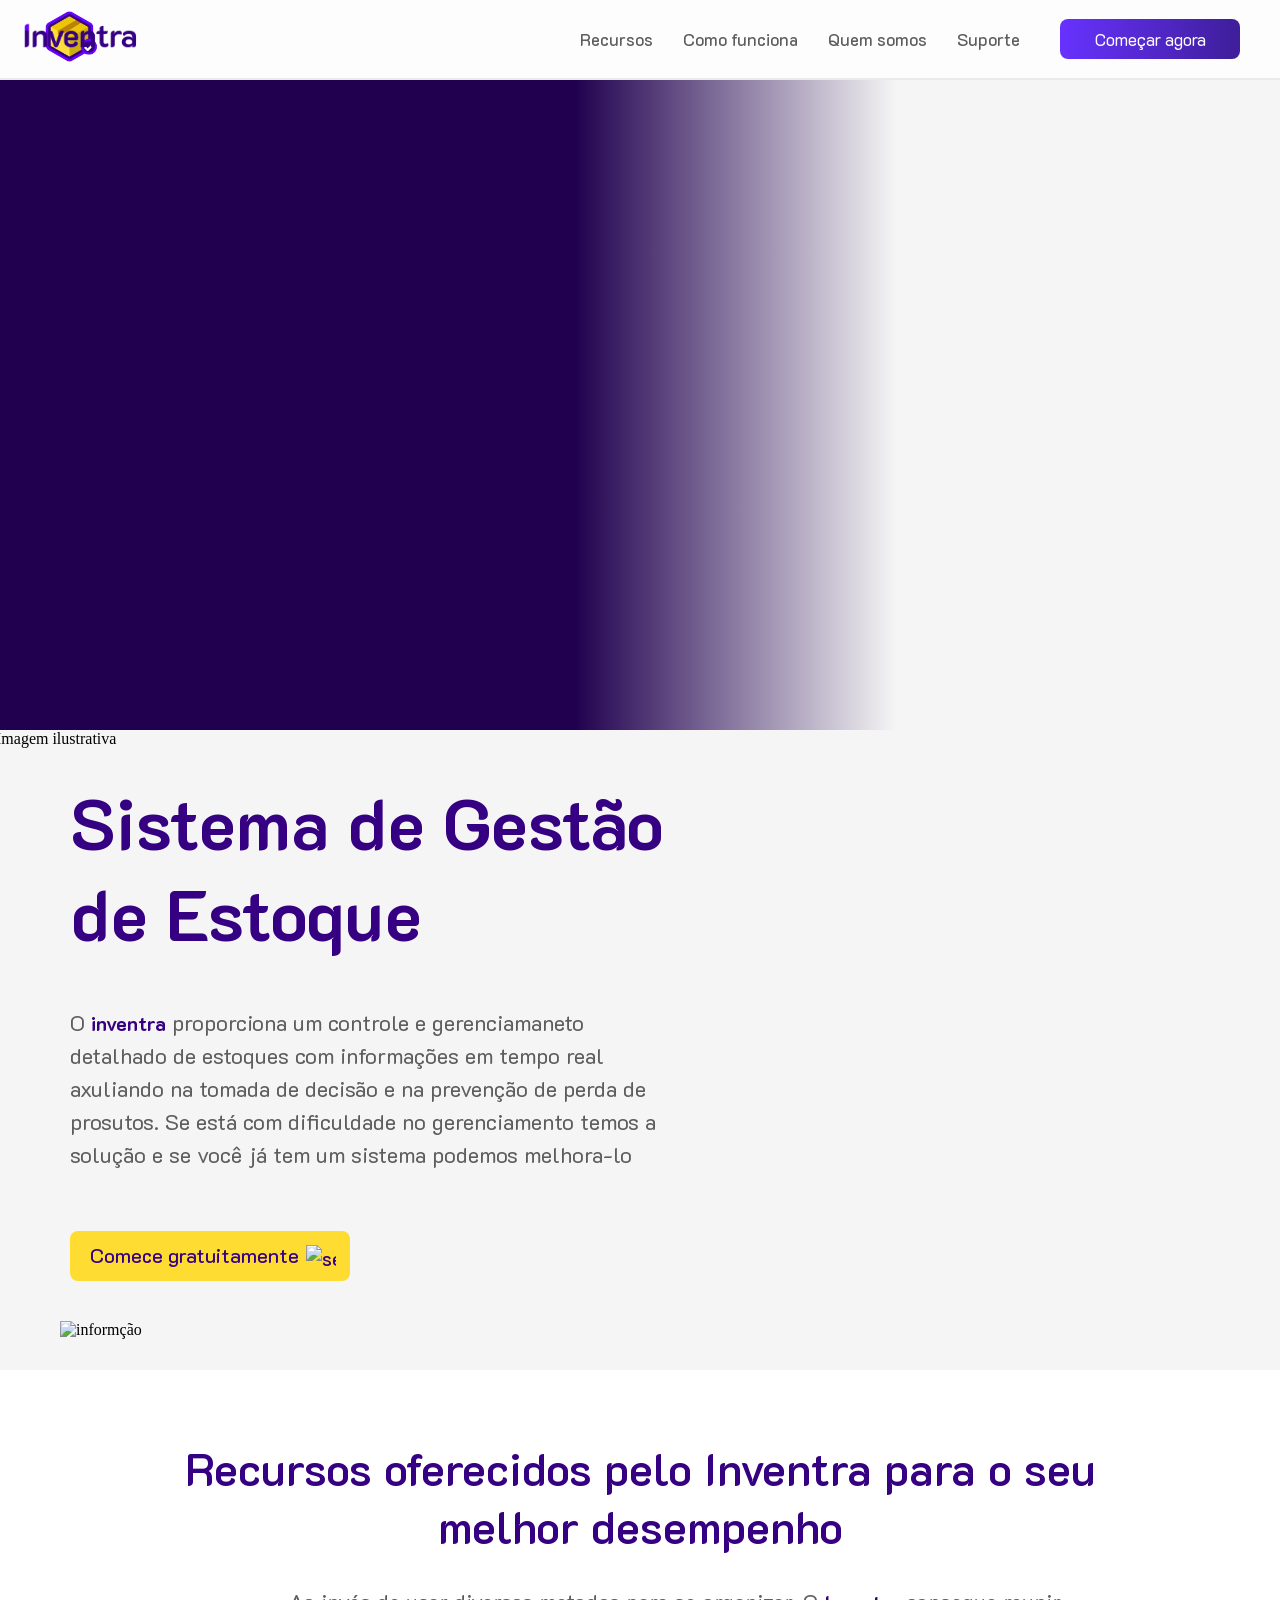
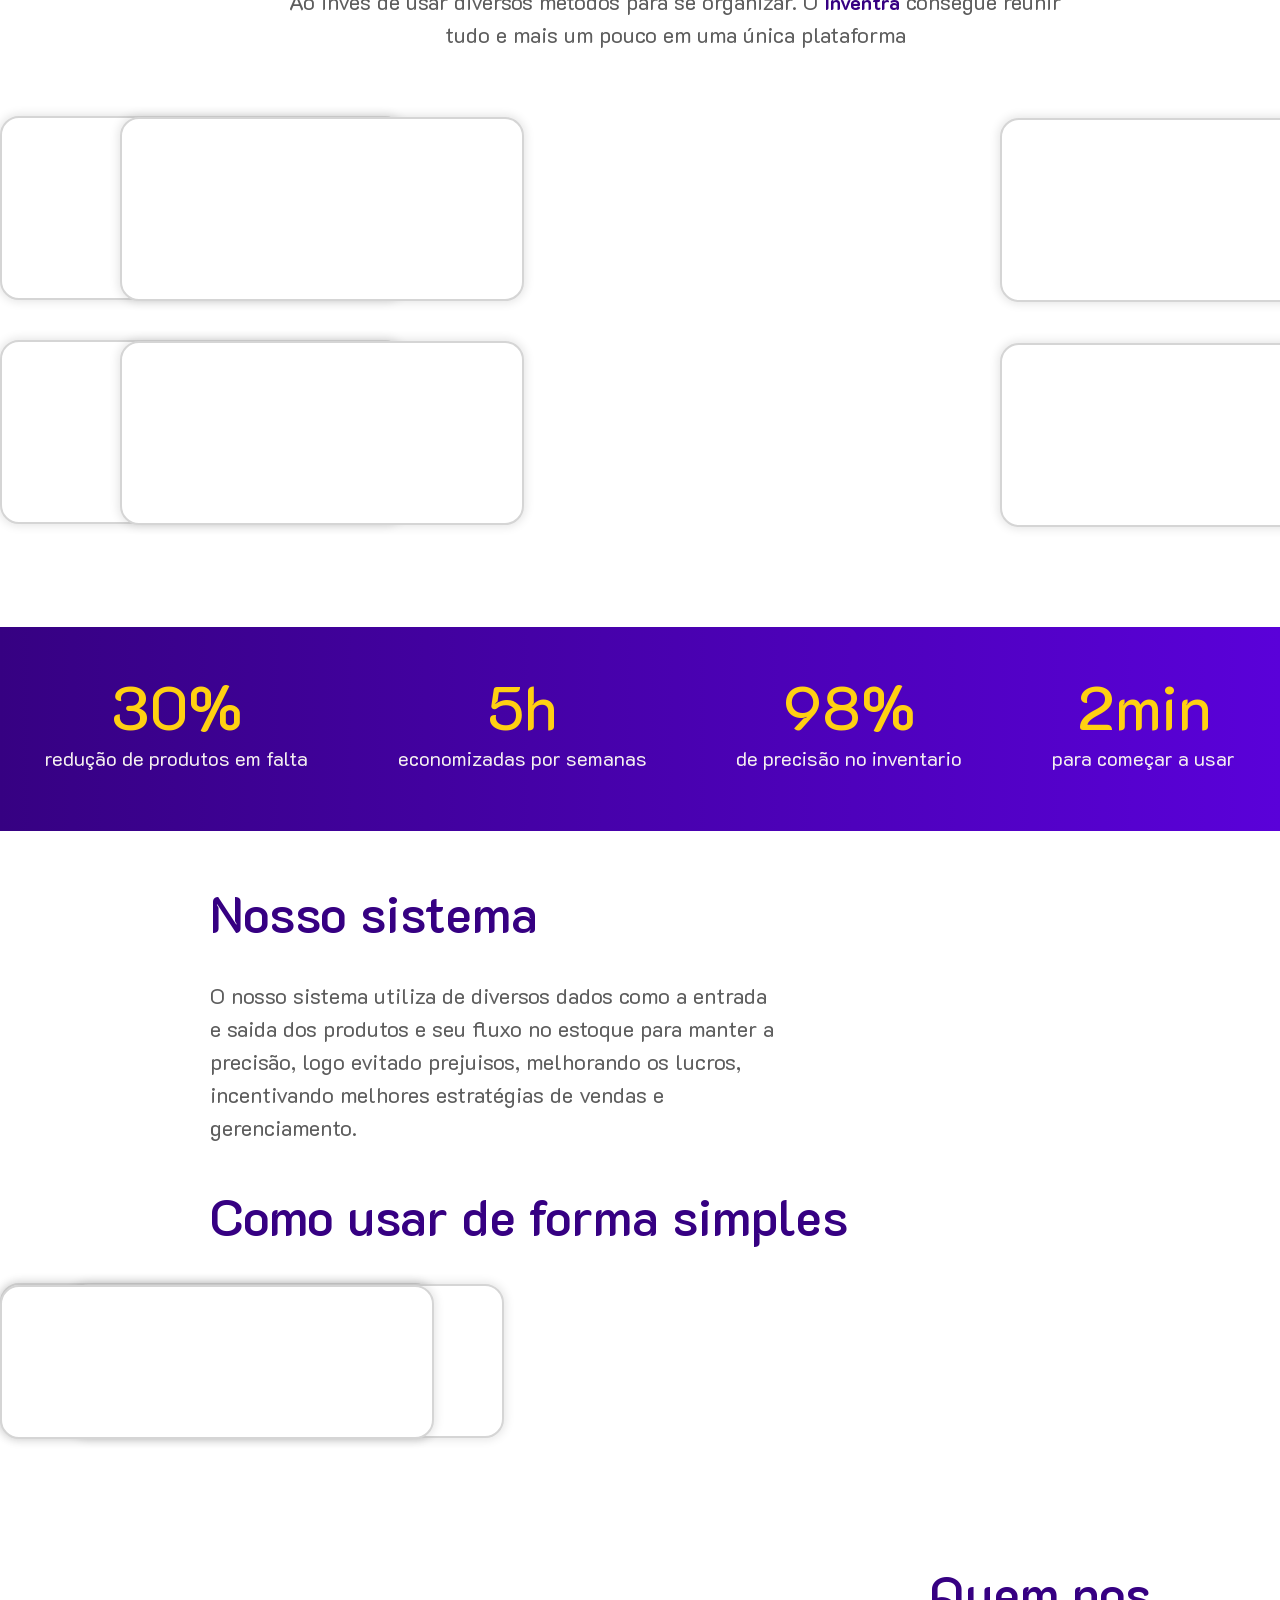
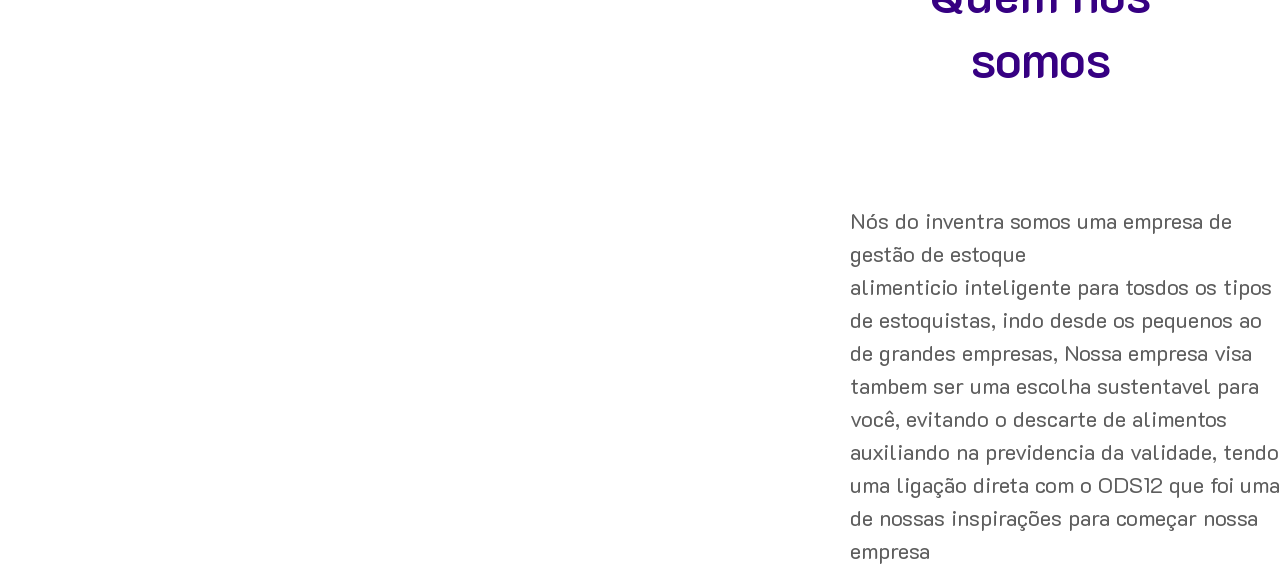
==== landing_1.html @ ad760bd2 "Adiciona página HTML e CSS" ====
<!DOCTYPE html>
<html lang="pt-br">
<head>
    <meta charset="UTF-8">
    <meta name="viewport" content="width=device-width, initial-scale=1.0">
    <title>Inventra</title>

    <link rel="icon" type="Image/png" href="Logo PNG.png">
    <link rel="stylesheet" href="style1.css">

    <style>
    @import url('https://fonts.googleapis.com/css2?family=K2D:ital,wght@0,100;0,200;0,300;0,400;0,500;0,600;0,700;0,800;1,100;1,200;1,300;1,400;1,500;1,600;1,700;1,800&display=swap');
    </style>

</head>
<body>
    <header>
        <div class="logo">
            <img src="Logo PNG.png" alt="Logo Inventra">
        </div>

        <div class="nomeLogo">
            <img src="Nome Logo PNG.png" alt="Logo Nome Inventra">
        </div>

        <nav class="menu">
            <a href="#">Recursos</a>
            <a href="#">Como funciona</a>
            <a href="#">Quem somos</a>
            <a href="#">Suporte</a>
        </nav>

        <button class="botHeader">
            Começar agora
        </button>
    </header>

    <div class="foto1">
        <img src="gestao-de-estoque-o-que-e-e-qual-a-importancia-para-a-sua-empresa1727465862-g 1.png" alt="Moça de gestão">
    </div>

    <div class="bloco1"></div>

    <div>
        <h1 class="titulo">Sistema de Gestão
            <br> de Estoque</h1>
    </div>

    <div class="imagemBLoco1">
        <img src="Group 65727.svg" alt="Imagem ilustrativa">
    </div>

    <div>
        <h2 class="texto1">
            O <span class="inventraTexto">inventra</span> proporciona um controle e gerenciamaneto <br> detalhado de estoques com informações em tempo real <br> axuliando na tomada de decisão e na prevenção de perda de <br> prosutos. Se está com dificuldade no gerenciamento temos a <br> solução e se você já tem um sistema podemos melhora-lo
        </h2>
    </div>

    <button class="comeceGratuitamente">
        Comece gratuitamente
        <img src="Captura de tela 2026-09-23 092659.png" alt="setinha botão">
    </button>

    <div class="info1">
        <img src="Captura de tela 2026-09-23 142952.png" alt="informção">
    </div>

    <div class="bloco2"></div>

    <h1 class="texto2">Recursos oferecidos pelo Inventra para o seu <br>
    melhor desempenho</h1>

    <div>
        <h2 class="texto3">
            Ao invés de usar diversos metodos para se organizar. O <span class="inventraTexto">Inventra</span> consegue reunir <br> tudo e mais um pouco em uma única plataforma
        </h2>
    </div>

    <div class="retang1"></div>

    <div class="retang2"></div>

    <div class="retang3"></div>

    <div class="retang4"></div>

    <div class="retang5"></div>

    <div class="retang6"></div>

    <section class="BigNumbers">
        <div class="number">
            <span>30%</span>
            <p>redução de produtos em falta</p>
        </div>

        <div class="number">
            <span>5h</span>
            <p>economizadas por semanas</p>
        </div>

        <div class="number">
            <span>98%</span>
            <p>de precisão no inventario</p>
        </div>

        <div class="number">
            <span>2min</span>
            <p>para começar a usar</p>
        </div>
    </section>

    <div>
        <img class="imagem4" src="build-estoque.png" alt="">
    </div>

    <h1 class="texto4">
        Nosso sistema
    </h1>

    <h2 class="texto5">
        O nosso sistema utiliza de diversos dados como a entrada <br> e saida dos produtos e seu fluxo no estoque para manter a <br> precisão, logo evitado prejuisos, melhorando os lucros, <br> incentivando melhores estratégias de vendas e <br> gerenciamento.
    </h2>

    <h1 class="texto6">
        Como usar de forma simples
    </h1>

    <div class="b1"></div>
    
    <div class="b2"></div>

    <div class="b3"></div>

    <div class="bloco4">
        <img class="imagemGrupo" src="grupo1.svg" alt="imagem do nosso grupo">

        <h1 class="texto7">
        Quem nos somos

        <h2 class="texto8">
        Nós do inventra somos uma empresa de gestão de estoque <br>
        alimenticio inteligente para tosdos os tipos <br> de estoquistas, indo desde os pequenos ao de grandes empresas, 
        Nossa empresa visa tambem ser uma escolha sustentavel para você, evitando o descarte de alimentos auxiliando na previdencia da validade, tendo uma ligação direta com o ODS12 que foi uma de nossas inspirações para começar nossa empresa 
        </h2>
    </h1>
    </div>

</body>
</html>
---- style1.css ----
body {
    margin: 0;
    padding-top: 80px;
    background-color: #F5F5F5;

    overflow-x: hidden;
}

/* HEADER */
header {
    position: fixed;
    top: 0;
    left: 0;

    width: 100%;
    height: 80px;
    box-sizing: border-box;

    display: flex;
    align-items: center;
    justify-content: space-between;

    padding: 0 40px;

    background-color: #FDFDFD;
    border-bottom: 2px solid #eaeaea;
    z-index: 1000;
}

/* LOGO */
.logo img {
    width: 60px;
    height: auto;
}

/* NOME DA LOGO */
.nomeLogo img {
    width: 120px;
    height: auto;
    margin-left: -120px;
}

/* MENU */
.menu {
    display: flex;
    align-items: center;
    gap: 30px;

    margin-left: 400px;
}

.menu a {
    white-space: nowrap;

    font-size: 17px;
    font-weight: 500;
    font-family: 'K2D', sans-serif;

    color: #5D5D5D;
    text-decoration: none;

}

/* BOTÃO DO HEADER */
.botHeader {
    border: none;
    border-radius: 8px;

    background: linear-gradient(to right, #6732FF, #3E1E99);
    color: white;

    width: 180px;
    height: 40px;

    font-size: 17px;
    font-family: 'K2D', sans-serif;
}

.foto1 img{
    width: 950px;
    height: auto;
    position: absolute;

    margin-left: 650px;
    margin-top: -74px;
    
}


/* PRIMEIRO BLOCO */
.bloco1 {
    width: 100%;
    height: 650px;
    position: relative;

    background: linear-gradient(to right, #21014F 45%, transparent 70%);
}

.imagemBLoco1 img {
    width: 1300px;
    height: auto;
    position: absolute;
    z-index: -1;

    right: 0;
    margin-top: -276px;

    
}

.titulo {
    font-family: 'K2D', sans-serif;
    font-size: 70px;
    color: #360082;

    margin-left: 70px;
}

.texto1 {
    font-family: 'K2D', sans-serif;
    font-size: 20px;
    color: #5D5D5D;
    font-size: 22px;
    font-weight: 400;
    line-height: 1.5;

    margin-left: 70px;
}

.inventraTexto {
    font-family: 'K2D', sans-serif;
    font-size: 70px;
    color: #360082;
    font-size: 20px;
    font-weight: 400;
    line-height: 1.5;

    font-weight: bold;

}

.comeceGratuitamente {
    font-family: 'K2D', sans-serif;
    display: flex;
    white-space: nowrap;
    align-items: center;
    border: none;
    width: 280px;
    height: 50px;
    font-weight: 500;
    border-radius: 8px;
    font-size: 20px;
    background-color: #FFDC32;
    color: #360082;

    margin-top: 60px;
    margin-left: 70px;
    padding-right: 40px;
    padding-bottom: 2px;
    padding-left: 20px;
}

.comeceGratuitamente img {
    width: 30px;
    margin-top: 5px;
    margin-left: 7px;
}

.info1 img {
    width: 550px;
    margin-top: 40px;
    margin-left: 60px;
}

.bloco2 {
    width: 100%;
    height: 1900px;
    background-color: #FFFFFF;
    position: absolute;
    z-index: 1;

    margin-top: 31px;
}

.texto2 {
    font-family: 'K2D', sans-serif;
    color: #360082;
    font-size: 45px;
    font-weight: 600;
    position: relative;
    z-index: 2;

    margin-top: 100px;
    text-align: center;
}

.texto3 {
    font-family: 'K2D', sans-serif;
    font-size: 20px;
    color: #5D5D5D;
    font-size: 22px;
    font-weight: 400;
    line-height: 1.5;

    margin-left: 70px;
    text-align: center;

    position: relative;
    z-index: 2;
}

.retang1 {
    width: 400px;
    height: 180px;
    background-color: #ffffff;
    display: flex;
    justify-self: center;

    align-content: center;
    position: relative;
    z-index: 2;

    border-radius: 19px;
    border: 2px solid #D5D5D5;
    box-shadow: 0px 0px 10px 2px rgba(0, 0, 0, 0.1);

    margin-top: 65px;
}

.retang2 {
    width: 400px;
    height: 180px;
    background-color: #ffffff;
    display: flex;
    justify-self: center;

    align-content: center;
    position: relative;
    z-index: 2;

    border-radius: 19px;
    border: 2px solid #D5D5D5;
    box-shadow: 0px 0px 10px 2px rgba(0, 0, 0, 0.1);

    margin-top: 40px;
}

.retang3 {
    width: 400px;
    height: 180px;
    background-color: #ffffff;
    display: flex;
    justify-self: left;

    align-content: center;
    position: relative;
    z-index: 2;

    border-radius: 19px;
    border: 2px solid #D5D5D5;
    box-shadow: 0px 0px 10px 2px rgba(0, 0, 0, 0.1);

    margin-top: -407px;
    margin-left: 120px;

}

.retang4 {
    width: 400px;
    height: 180px;
    background-color: #ffffff;
    display: flex;
    justify-self: left;

    align-content: center;
    position: relative;
    z-index: 2;

    border-radius: 19px;
    border: 2px solid #D5D5D5;
    box-shadow: 0px 0px 10px 2px rgba(0, 0, 0, 0.1);

    margin-top: 40px;
    margin-left: 120px;

}

.retang5 {
    width: 400px;
    height: 180px;
    background-color: #ffffff;
    display: flex;
    justify-self: left;

    align-content: center;
    position: relative;
    z-index: 2;

    border-radius: 19px;
    border: 2px solid #D5D5D5;
    box-shadow: 0px 0px 10px 2px rgba(0, 0, 0, 0.1);

    margin-top: -407px;
    margin-left: 1000px;

}

.retang6 {
    width: 400px;
    height: 180px;
    background-color: #ffffff;
    display: flex;
    justify-self: left;

    align-content: center;
    position: relative;
    z-index: 2;

    border-radius: 19px;
    border: 2px solid #D5D5D5;
    box-shadow: 0px 0px 10px 2px rgba(0, 0, 0, 0.1);

    margin-top: 41px;
    margin-left: 1000px;
}



.BigNumbers {
    width: 100%;
    display: flex;
    justify-content: space-around;
    align-items: center;
    position: relative;
    gap: 0px;

    background: linear-gradient(to right, #360182, #5A01D9);

    padding: 40px 0;
    margin-top: 100px;

    z-index: 2;
}

.number {
    text-align: center;
}

.number span {
    font-family: 'K2D', sans-serif;
    font-size: 60px;
    font-weight: 500;
    color: #FFD012
}

.number p {
    font-family: 'K2D', sans-serif;
    font-size: 20px;
    color: #F5F0F0;

    margin-top: 0px;
}

.imagem4 {
    width: 600px;
    height: auto;
    position: absolute;
    z-index: 2;

    right: 0;
}

.texto4 {
    font-family: 'K2D', sans-serif;
    color: #360082;
    font-size: 50px;
    font-weight: 600;
    position: relative;
    z-index: 2;

    margin-top: 50px;
    margin-left: 210px;

}

.texto5 {
    font-family: 'K2D', sans-serif;
    color: #5D5D5D;
    font-size: 22px;
    font-weight: 400;
    line-height: 1.5;
    position: relative;
    z-index: 2;

    margin-left: 210px;
}

.texto6 {
    font-family: 'K2D', sans-serif;
    color: #360082;
    font-size: 50px;
    font-weight: 600;
    position: relative;
    z-index: 2;

    margin-top: 40px;
    margin-left: 210px;
}

.b1 {
    width: 430px;
    height: 150px;
    background-color: #ffffff;
    display: flex;
    justify-self: center;

    align-content: center;
    position: relative;
    z-index: 2;

    border-radius: 19px;
    border: 2px solid #D5D5D5;
    box-shadow: 0px 0px 10px 2px rgba(0, 0, 0, 0.1);

    margin-top: px;
}

.b2 {
    width: 430px;
    height: 150px;
    background-color: #ffffff;
    display: flex;
    justify-self: left;

    align-content: center;
    position: relative;
    z-index: 2;

    border-radius: 19px;
    border: 2px solid #D5D5D5;
    box-shadow: 0px 0px 10px 2px rgba(0, 0, 0, 0.1);

    margin-top: -153px;
    margin-left: 70px;
}

.b3 {   
    width: 430px;
    height: 150px;
    background-color: #ffffff;
    display: flex;
    justify-self: right;

    align-content: center;
    position: relative;
    z-index: 2;

    border-radius: 19px;
    border: 2px solid #D5D5D5;
    box-shadow: 0px 0px 10px 2px rgba(0, 0, 0, 0.1);

    margin-top: -153px;
    margin-right: 70px;
}

.bloco4 {
    width: 100%;
    height: 700px;
    position: relative;
    margin-top: 42px;

    background-color: #ffffff;
    z-index: 1;
}

.imagemGrupo {
    width: 900px;
    height: auto;
    display: block;
    margin-top: -139.7px;
    left: 0;

    position: absolute;
    z-index: 2;
}

.texto7 {
    font-family: 'K2D', sans-serif;
    color: #360082;
    font-size: 50px;
    font-weight: 600;
    position: relative;
    text-align: center;
    z-index: 2;

    padding: 80px;
    margin-left: 800px;
}

.texto8 {
    font-family: 'K2D', sans-serif;
    color: #5D5D5D;
    font-size: 22px;
    font-weight: 400;
    line-height: 1.5;
    position: relative;
    z-index: 2;

    margin-left: 850px;
}
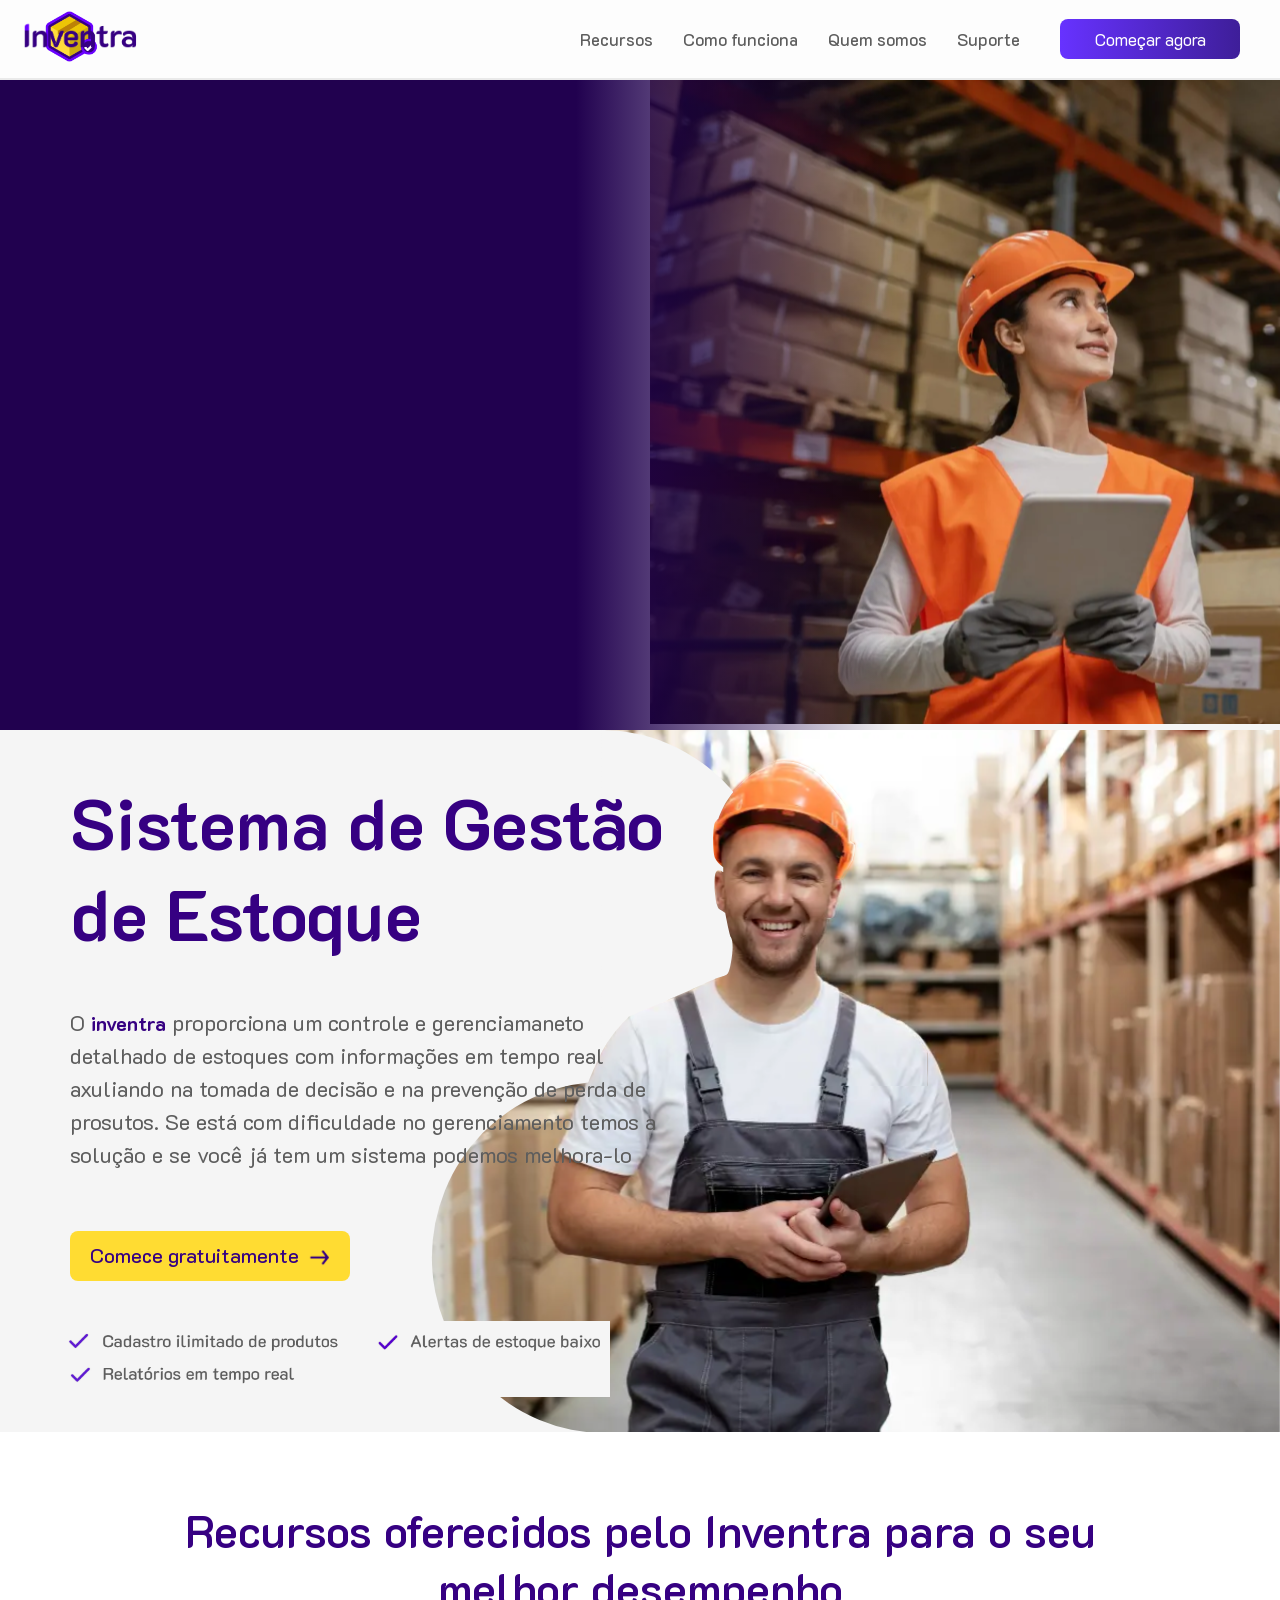
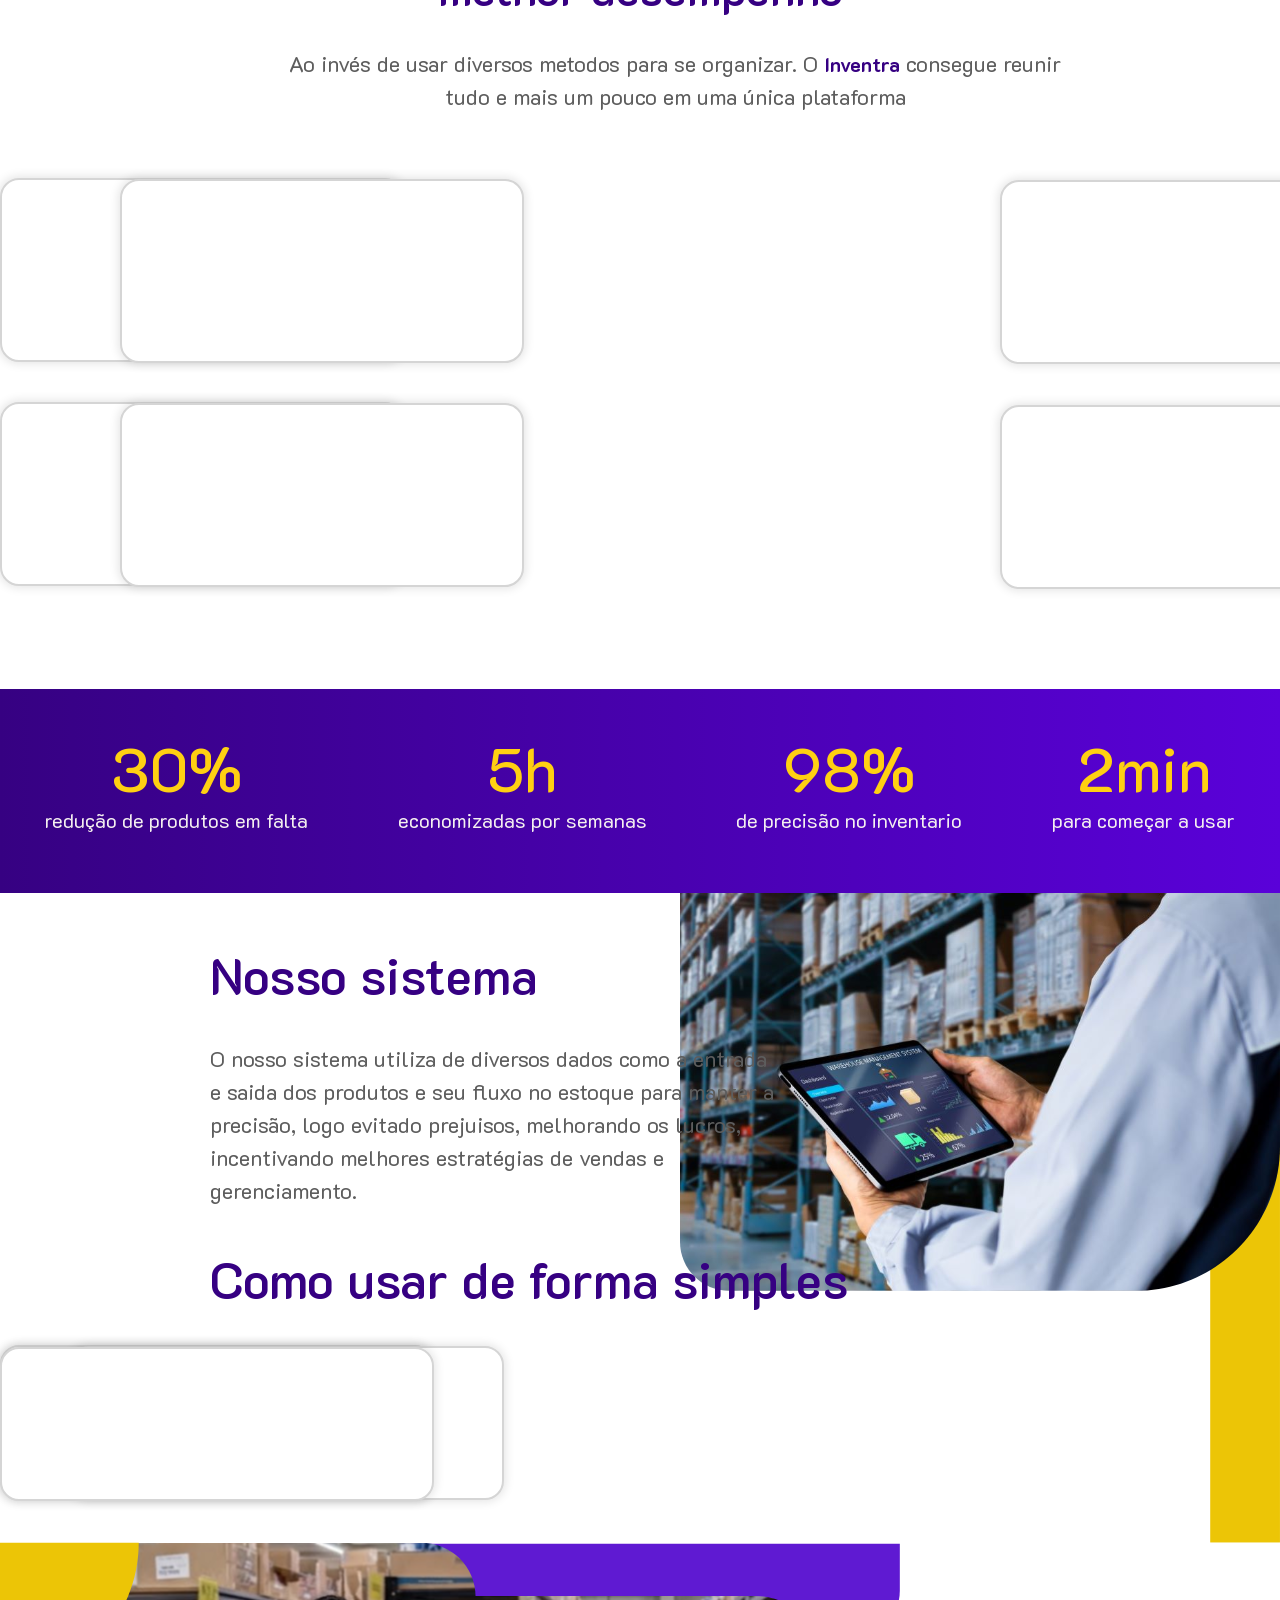
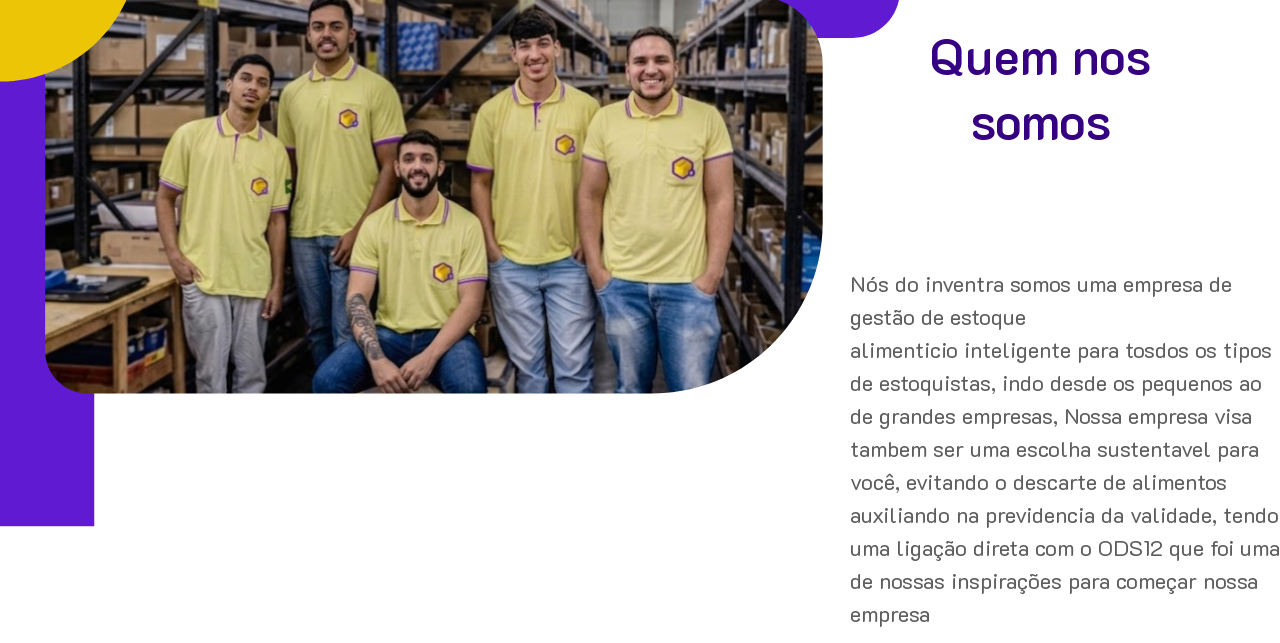
==== commit da21a49d: "Adicionando Fotos e Imagens para a página" ====
--- a/landing_1.html
+++ b/landing_1.html
@@ -5,7 +5,7 @@
     <meta name="viewport" content="width=device-width, initial-scale=1.0">
     <title>Inventra</title>
 
-    <link rel="icon" type="Image/png" href="Logo PNG.png">
+    <link rel="icon" type="Image/png" href="imagotipo.png">
     <link rel="stylesheet" href="style1.css">
 
     <style>
@@ -15,12 +15,12 @@
 </head>
 <body>
     <header>
-        <div class="logo">
-            <img src="Logo PNG.png" alt="Logo Inventra">
+        <div class="imagotipo">
+            <img src="imagotipo.png" alt="Imagotipo Caixa Inventra">
         </div>
 
-        <div class="nomeLogo">
-            <img src="Nome Logo PNG.png" alt="Logo Nome Inventra">
+        <div class="logotipo">
+            <img src="logotipo.png" alt="Logotipo Nome Inventra">
         </div>
 
         <nav class="menu">
@@ -36,7 +36,7 @@
     </header>
 
     <div class="foto1">
-        <img src="gestao-de-estoque-o-que-e-e-qual-a-importancia-para-a-sua-empresa1727465862-g 1.png" alt="Moça de gestão">
+        <img src="carrossel1.svg" alt="Gestora de estoque">
     </div>
 
     <div class="bloco1"></div>
@@ -47,7 +47,7 @@
     </div>
 
     <div class="imagemBLoco1">
-        <img src="Group 65727.svg" alt="Imagem ilustrativa">
+        <img src="foto1.svg" alt="Imagem ilustrativa">
     </div>
 
     <div>
@@ -58,11 +58,11 @@
 
     <button class="comeceGratuitamente">
         Comece gratuitamente
-        <img src="Captura de tela 2026-09-23 092659.png" alt="setinha botão">
+        <img src="seta_botao.png" alt="setinha botão comece Gratuitamente">
     </button>
 
     <div class="info1">
-        <img src="Captura de tela 2026-09-23 142952.png" alt="informção">
+        <img src="informacoes.png" alt="informção">
     </div>
 
     <div class="bloco2"></div>
@@ -111,7 +111,7 @@
     </section>
 
     <div>
-        <img class="imagem4" src="build-estoque.png" alt="">
+        <img class="imagem4" src="foto2.svg" alt="Foto ilustrativa de uma pessoa usando o sistema">
     </div>
 
     <h1 class="texto4">
@@ -133,7 +133,7 @@
     <div class="b3"></div>
 
     <div class="bloco4">
-        <img class="imagemGrupo" src="grupo1.svg" alt="imagem do nosso grupo">
+        <img class="imagemGrupo" src="foto3.svg" alt="imagem do nosso grupo">
 
         <h1 class="texto7">
         Quem nos somos
--- a/style1.css
+++ b/style1.css
@@ -28,13 +28,13 @@
 }
 
 /* LOGO */
-.logo img {
+.imagotipo img {
     width: 60px;
     height: auto;
 }
 
 /* NOME DA LOGO */
-.nomeLogo img {
+.logotipo img {
     width: 120px;
     height: auto;
     margin-left: -120px;
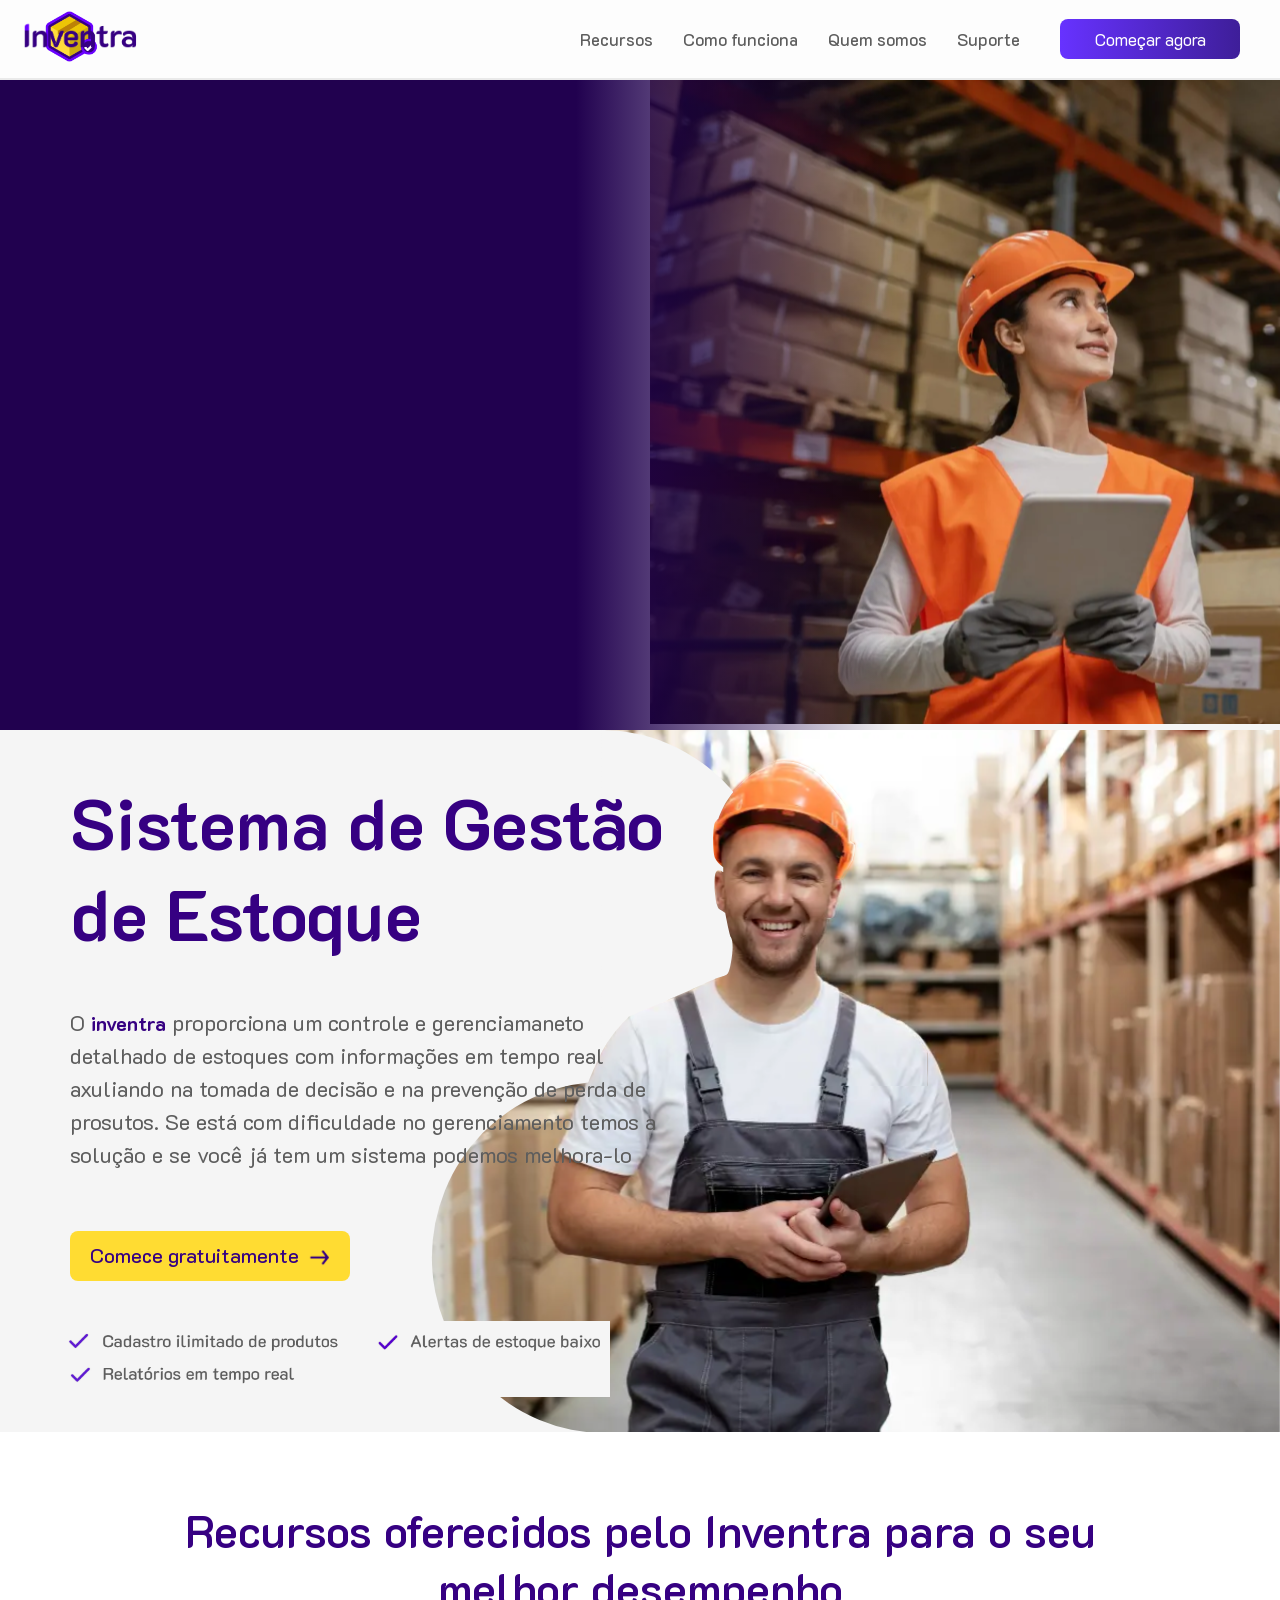
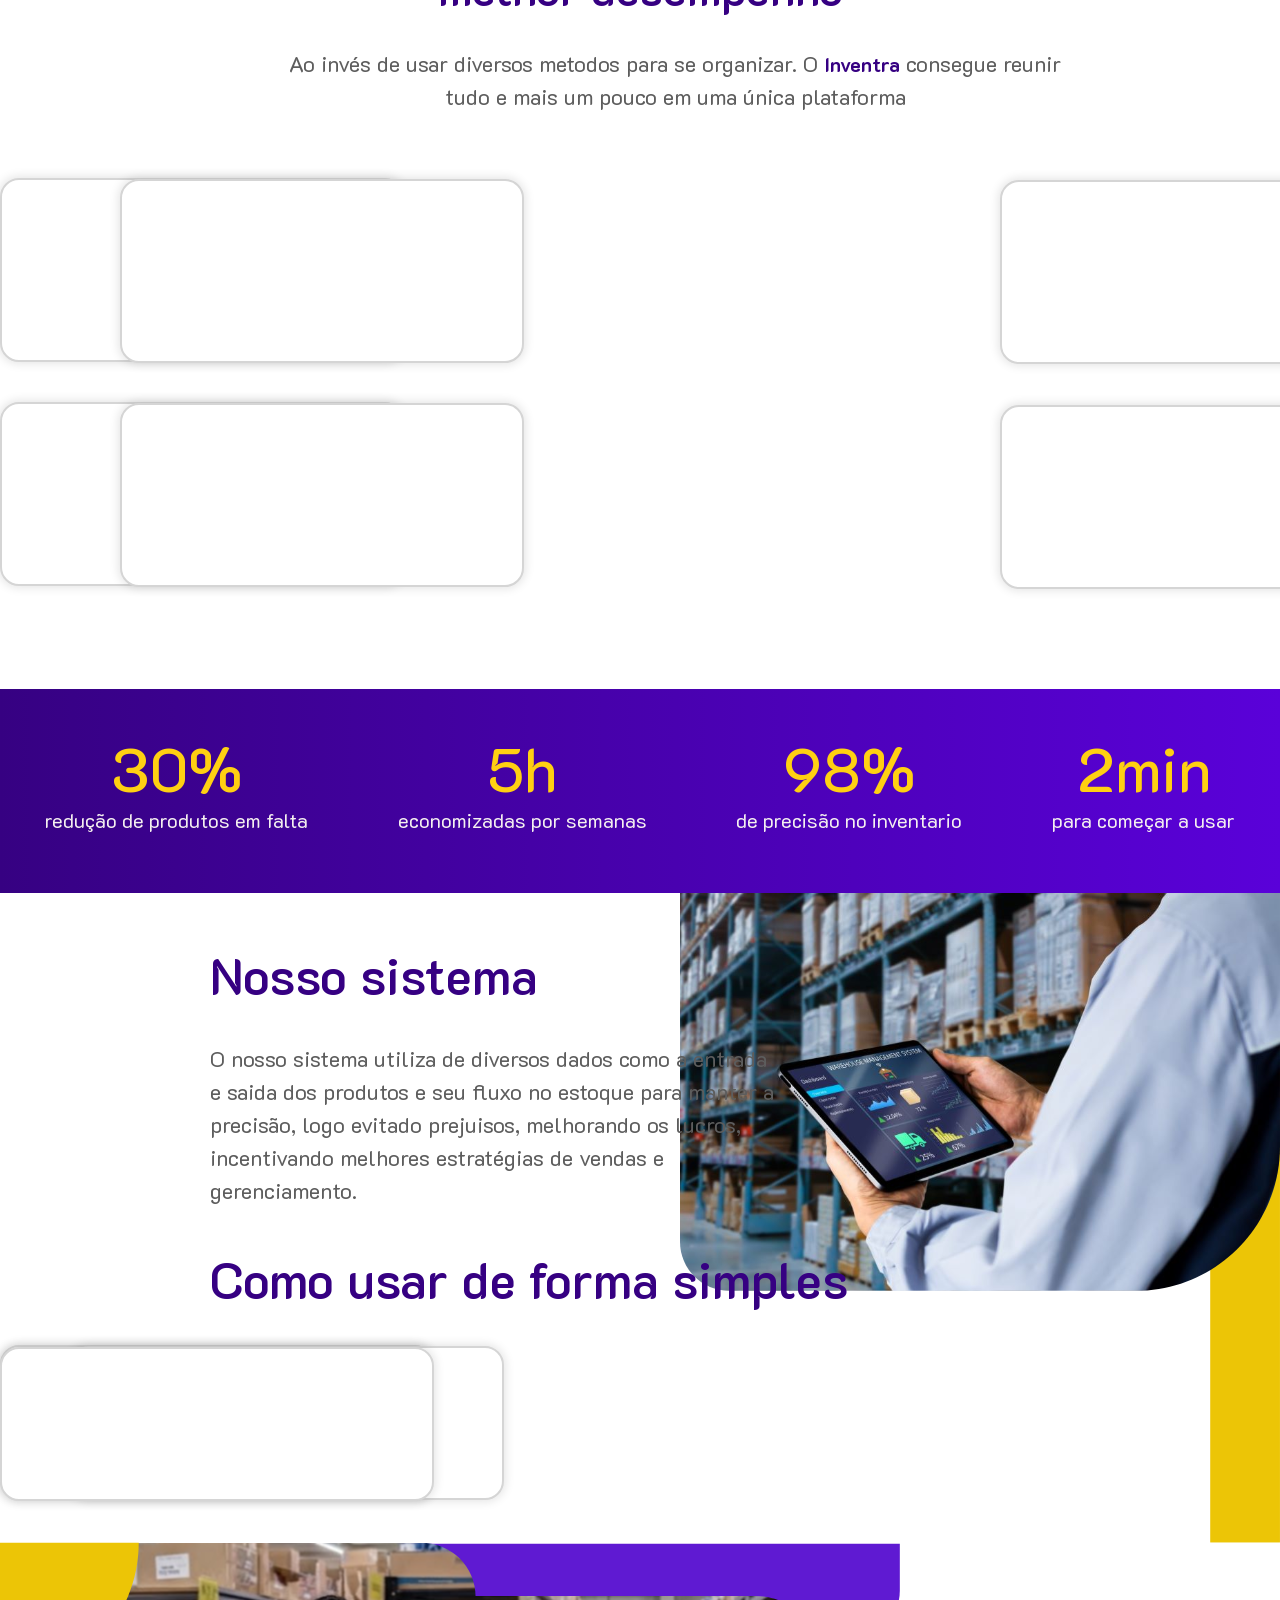
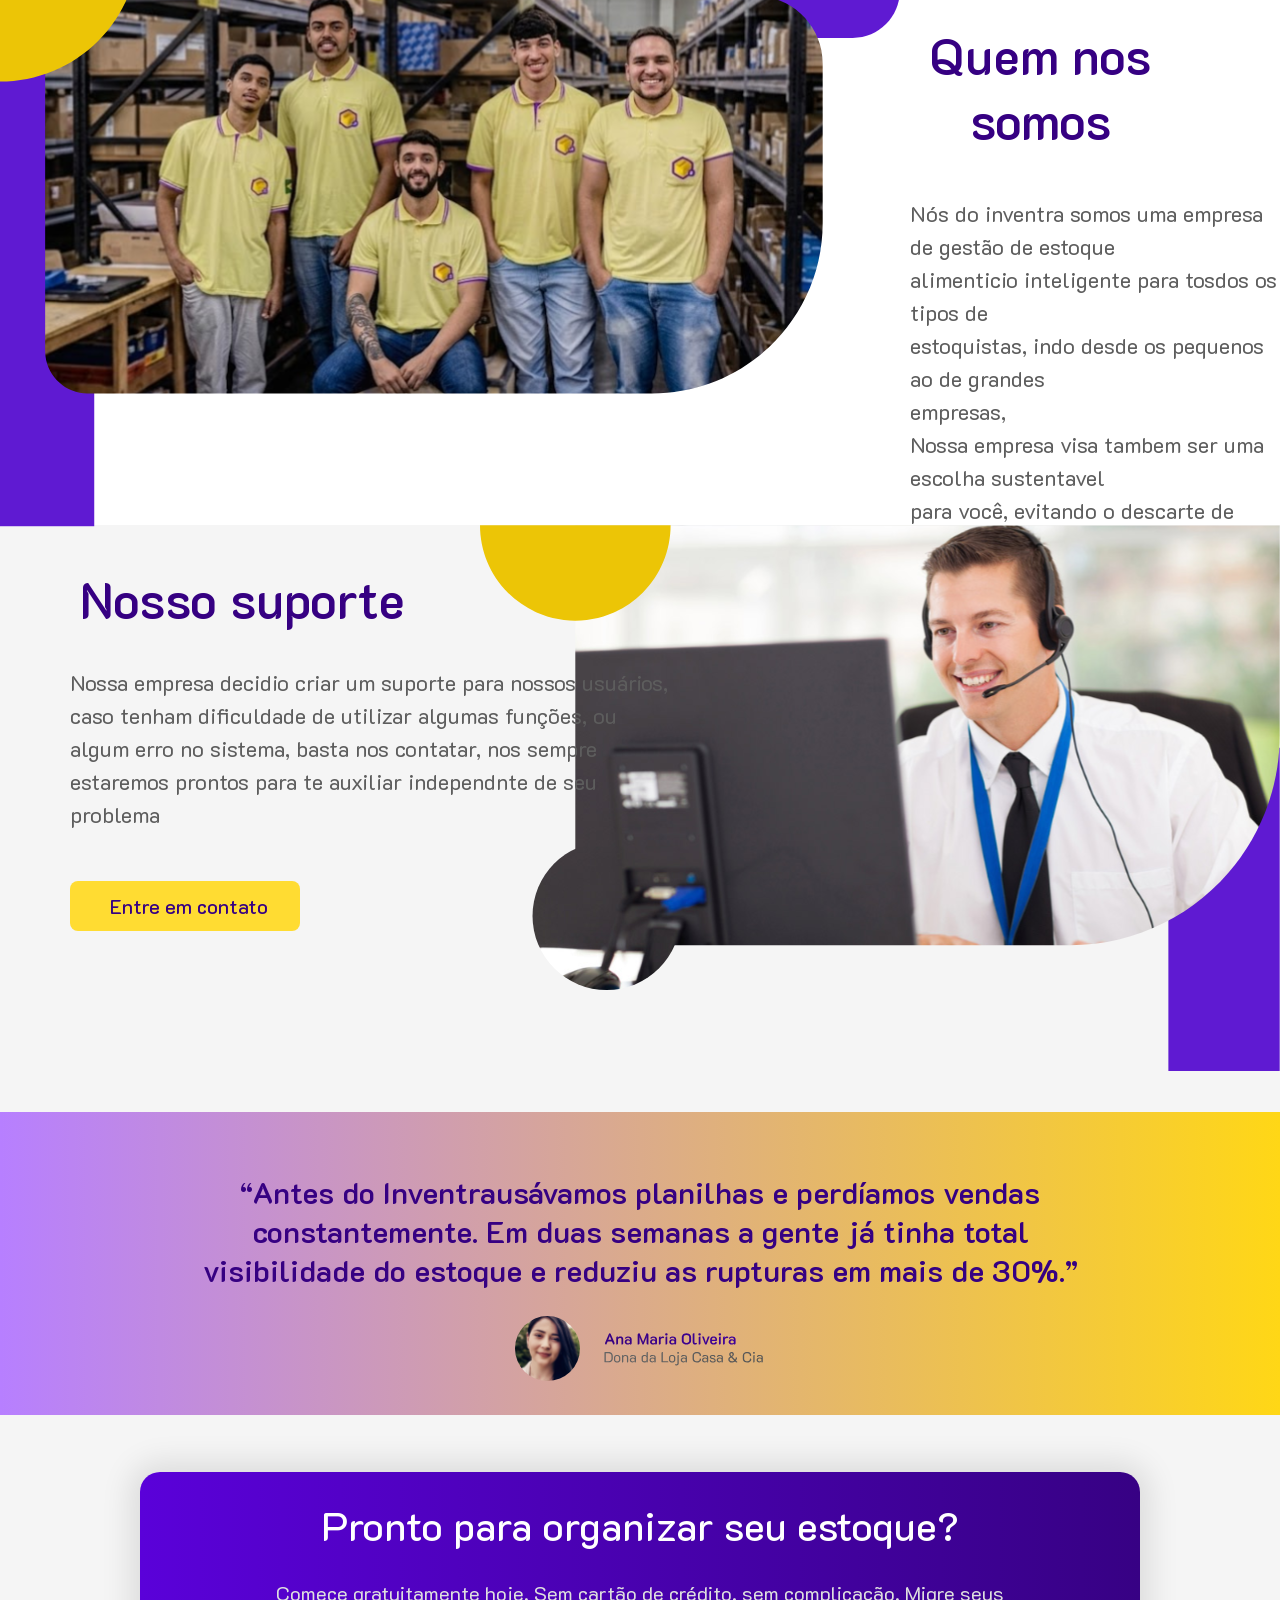
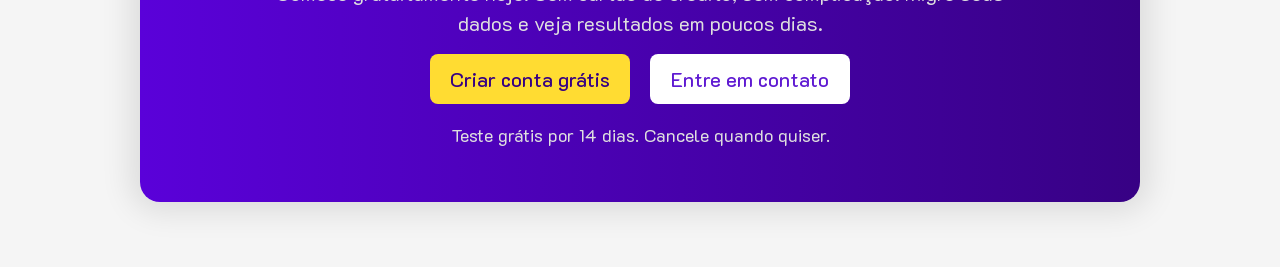
==== commit 698300d9: "Adicionando blocos faltantes da página" ====
--- a/landing_1.html
+++ b/landing_1.html
@@ -137,14 +137,68 @@
 
         <h1 class="texto7">
         Quem nos somos
+        </h1>
 
         <h2 class="texto8">
         Nós do inventra somos uma empresa de gestão de estoque <br>
-        alimenticio inteligente para tosdos os tipos <br> de estoquistas, indo desde os pequenos ao de grandes empresas, 
-        Nossa empresa visa tambem ser uma escolha sustentavel para você, evitando o descarte de alimentos auxiliando na previdencia da validade, tendo uma ligação direta com o ODS12 que foi uma de nossas inspirações para começar nossa empresa 
-        </h2>
-    </h1>
-    </div>
-
+        alimenticio inteligente para tosdos os tipos de <br>
+        estoquistas, indo desde os pequenos ao de grandes <br>
+        empresas, <br>
+        Nossa empresa visa tambem ser uma escolha sustentavel <br>
+        para você, evitando o descarte de alimentos auxiliando na <br>
+        previdencia da validade, tendo uma ligação direta com o <br>
+        ODS12 que foi uma de nossas inspirações para começar <br>
+        nossa empresa 
+        </h2>
+    </div>
+
+    <div class="bloco5">
+        <img class="imagem5" src="foto4.svg" alt="Foto ilustrativa de uma pessoa no atendimento ao cliente">
+
+        <h1 class="texto9">
+            Nosso suporte
+        </h1>
+        
+        <h2 class="texto10">
+            Nossa empresa decidio criar um suporte para nossos usuários, <br>
+            caso tenham dificuldade de utilizar algumas funções, ou <br>
+            algum erro no sistema, basta nos contatar, nos sempre <br>
+            estaremos prontos para te auxiliar independnte de seu <br>
+            problema
+        </h2>
+
+        <button class="entreEmContato">
+            Entre em contato
+        </button>
+    </div>
+
+    <div class="bloco6">
+        <h1 class="texto11">
+            “Antes do Inventrausávamos planilhas e perdíamos vendas <br>
+            constantemente. Em duas semanas a gente já tinha total <br>
+            visibilidade do estoque e reduziu as rupturas em mais de 30%.”
+        </h1>
+
+        <img class="imagem6" src="elemento_Casa&Cia.svg" alt="loja casa e cia">
+    </div>
+
+    <div class="bloco7">
+        <div class="card1">
+            <h1 class="cardTit">Pronto para organizar seu estoque?</h1>
+
+            <h2 class="cardSubt">Comece gratuitamente hoje. Sem cartão de crédito, sem complicação. Migre seus <br>
+                dados e veja resultados em poucos dias.</h2>
+
+            <div class="Botoes">
+                <button class="cardBot1">Criar conta grátis</button>
+            
+                <button class="cardBot2">Entre em contato</button>
+            </div>
+
+            <h3 class="cardSub2">
+                Teste grátis por 14 dias. Cancele quando quiser.
+            </h3>
+        </div>
+    </div>
 </body>
 </html>
--- a/style1.css
+++ b/style1.css
@@ -465,7 +465,7 @@
 
 .bloco4 {
     width: 100%;
-    height: 700px;
+    height: 582px;
     position: relative;
     margin-top: 42px;
 
@@ -506,5 +506,196 @@
     position: relative;
     z-index: 2;
 
-    margin-left: 850px;
+    margin-left: 910px;
+    margin-top: -70px;
+}
+
+.bloco5 {
+    width: 100%;
+    height: 503px;
+    position: relative;
+    margin-top: 42px;
+
+    background-color: #F5F5F5;
+    z-index: 1;
+}
+
+.imagem5 {
+    width: 800px;
+    height: auto;
+    
+    right: 0;
+    margin-top: -137px;
+
+    position: absolute;
+}
+
+.texto9 {
+    font-family: 'K2D', sans-serif;
+    color: #360082;
+    font-size: 50px;
+    font-weight: 600;
+    position: relative;
+    z-index: 2;
+
+    padding-left: 80px;
+    left: 0;
+}
+
+.texto10 {
+    font-family: 'K2D', sans-serif;
+    color: #5D5D5D;
+    font-size: 22px;
+    font-weight: 400;
+    line-height: 1.5;
+    position: relative;
+    z-index: 2;
+
+    margin-left: 70px;
+}
+
+.entreEmContato {
+    font-family: 'K2D', sans-serif;
+    display: flex;
+    white-space: nowrap;
+    align-items: center;
+    border: none;
+    width: 230px;
+    height: 50px;
+    font-weight: 500;
+    border-radius: 8px;
+    font-size: 20px;
+    background-color: #FFDC32;
+    color: #360082;
+
+    z-index: 1;
+
+    margin-left: 70px;
+    margin-top: 50px;
+    padding: 20px 40px;
+}
+
+.bloco6 {
+    width: 100%;
+    height: 303px;
+    position: relative;
+    margin-top: 42px;
+    display: flex;
+    justify-content: center;
+    align-items: center;
+
+    background: linear-gradient(to right, #B77FFF, #FFD716);
+    z-index: 1;
+}
+
+.texto11 {
+    font-family: 'K2D', sans-serif;
+    color: #360082;
+    font-size: 30px;
+    font-weight: 600;
+    position: relative;
+    text-align: center;
+    z-index: 2;
+
+    margin-top: -45px;
+}
+
+.imagem6 {
+    width: 250px;
+    height: auto;
+
+    margin-top: 170px;
+
+    position: absolute;
+    z-index: 2;
+}
+
+.bloco7 {
+    width: 100%;
+    height: 410px;
+    position: relative;
+    margin-top: 42px;
+    display: flex;
+    justify-content: center;
+    align-items: center;
+
+    z-index: 1;
+}
+
+.card1 {
+    width: 1000px;
+    height: 330px;
+    background: linear-gradient(to left, #370184, #5A01D9);
+
+    margin-bottom: 50px;
+
+    border-radius: 20px;
+
+    box-shadow: 0px 0px 30px 10px rgba(0, 0, 0, 0.1);
+}
+
+.cardTit {
+    font-family: 'K2D', sans-serif;
+    color: #ffffff;
+    font-size: 40px;
+    font-weight: 500;
+    position: relative;
+    text-align: center;
+    z-index: 2;
+}
+
+.cardSubt {
+    font-family: 'K2D', sans-serif;
+    color: #DFDFDF;
+    font-size: 20px;
+    font-weight: 400;
+    line-height: 1.5;
+    text-align: center;
+    position: relative;
+    z-index: 2;
+}
+
+
+.Botoes {
+    display: flex;
+    justify-content: center;
+    align-items: center;
+    gap: 20px;
+}
+
+.cardBot1 {
+    font-family: 'K2D', sans-serif;
+    align-items: center;
+    border: none;
+    width: 200px;
+    height: 50px;
+    font-weight: 500;
+    border-radius: 8px;
+    font-size: 20px;
+    background-color: #FFDC32;
+    color: #360082;
+}
+
+.cardBot2 {
+    font-family: 'K2D', sans-serif;
+    align-items: center;
+    border: none;
+    width: 200px;
+    height: 50px;
+    font-weight: 500;
+    border-radius: 8px;
+    font-size: 20px;
+    background-color: #ffffff;
+    color: #5F1AD2;
+}
+
+.cardSub2 {
+    font-family: 'K2D', sans-serif;
+    color: #DFDFDF;
+    font-size: 18px;
+    font-weight: 400;
+    line-height: 1.5;
+    text-align: center;
+    position: relative;
+    z-index: 2;
 }
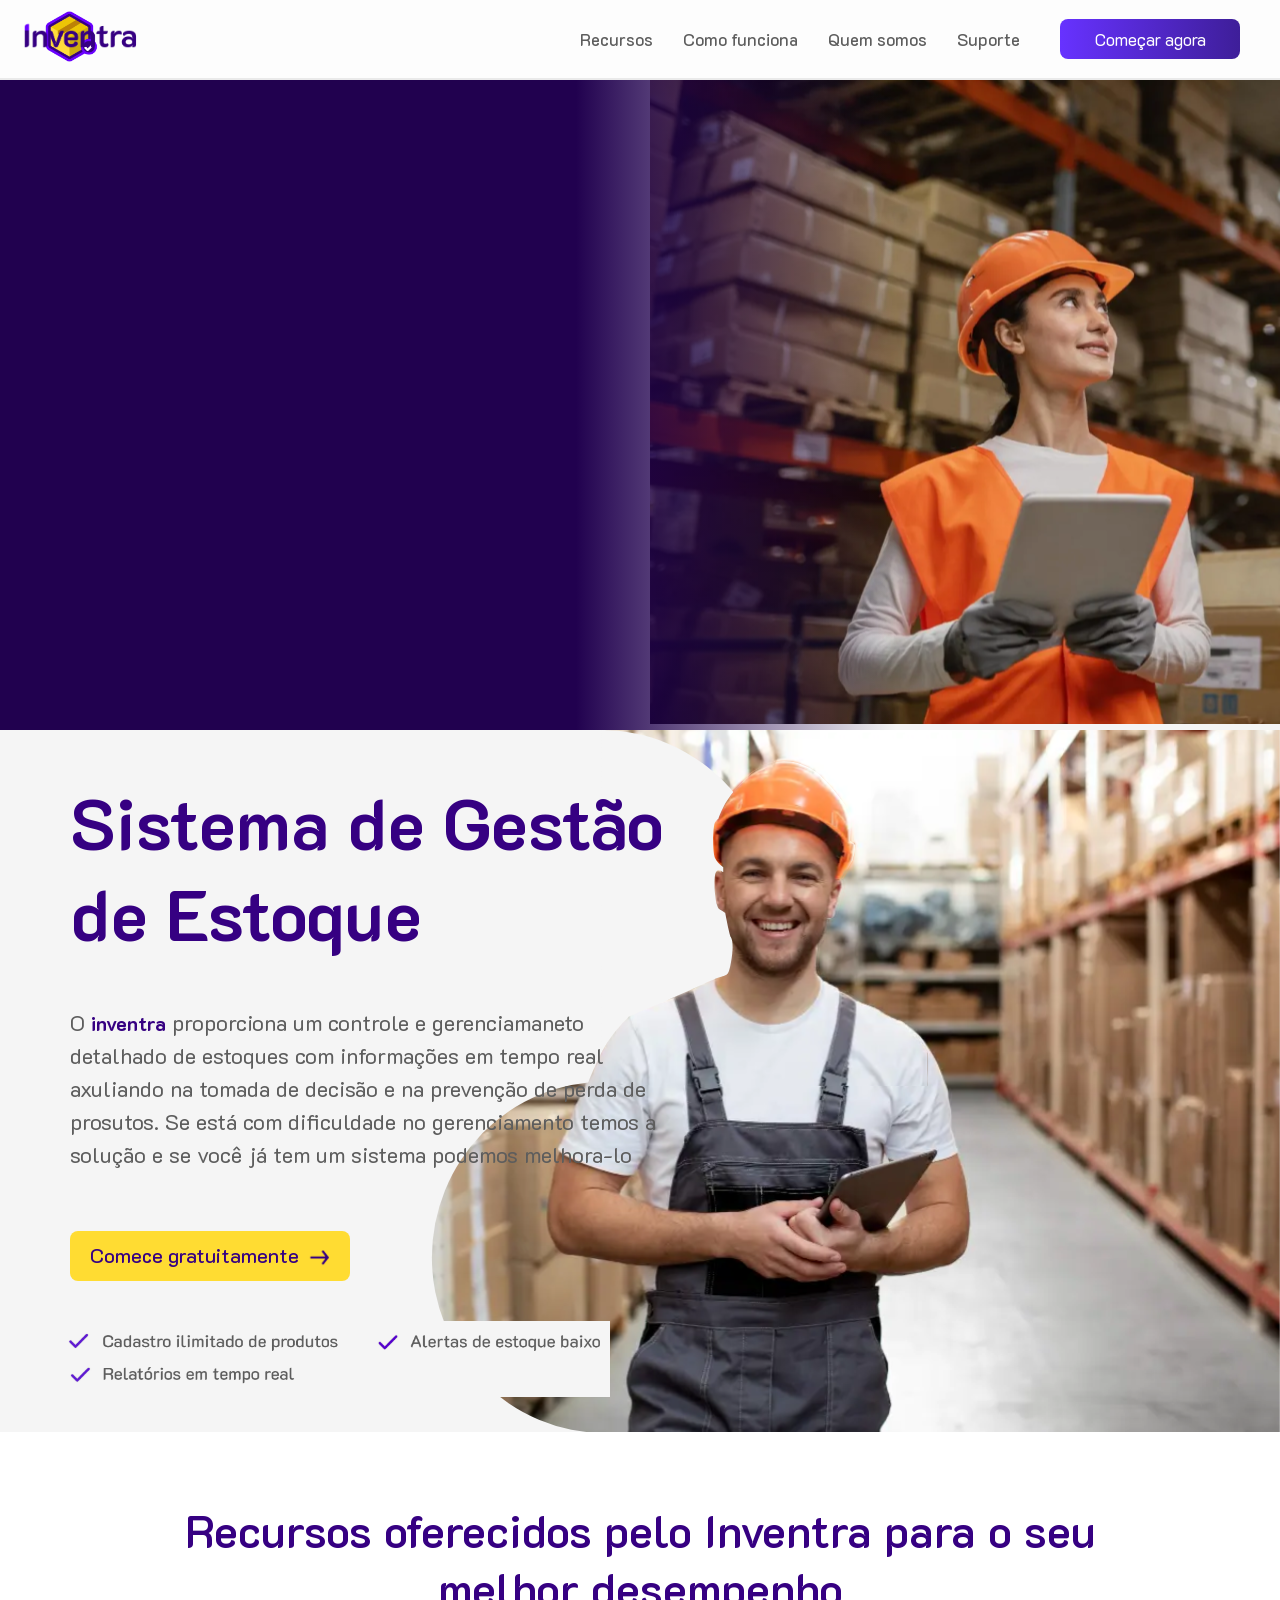
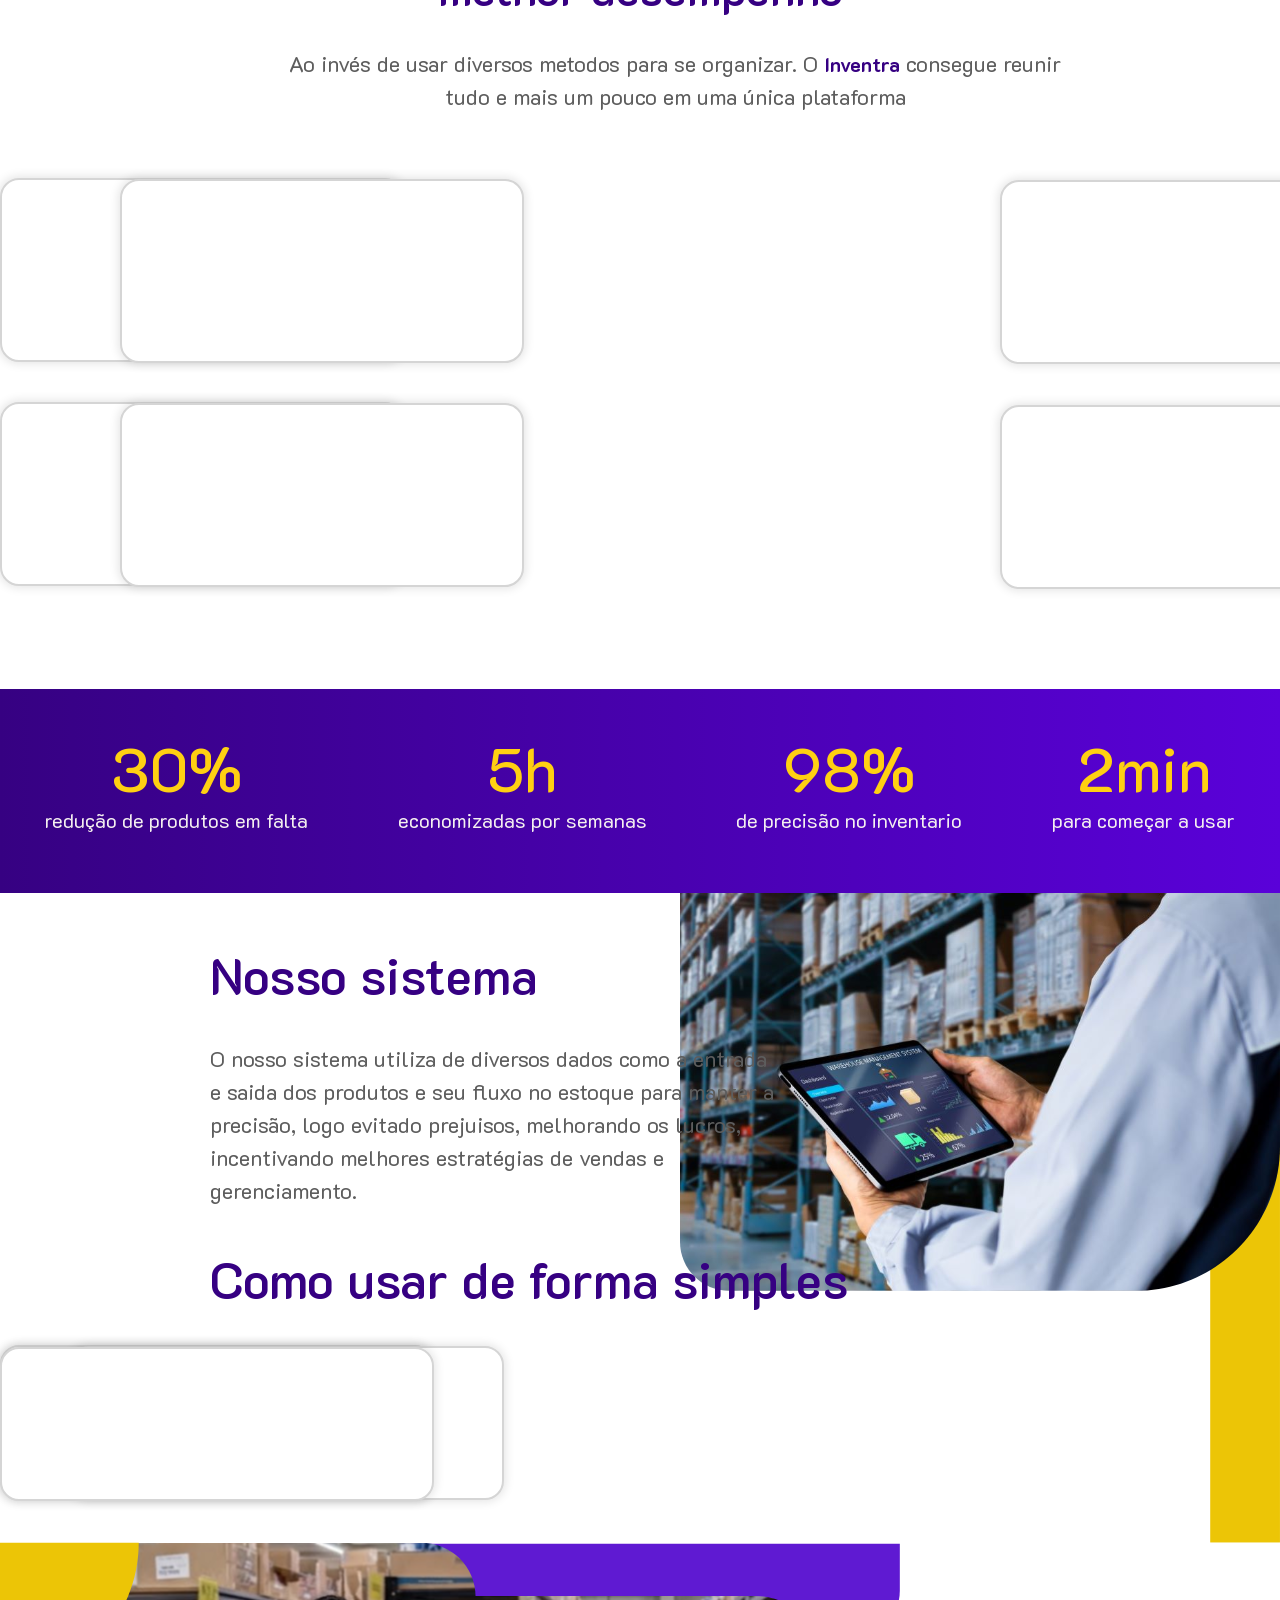
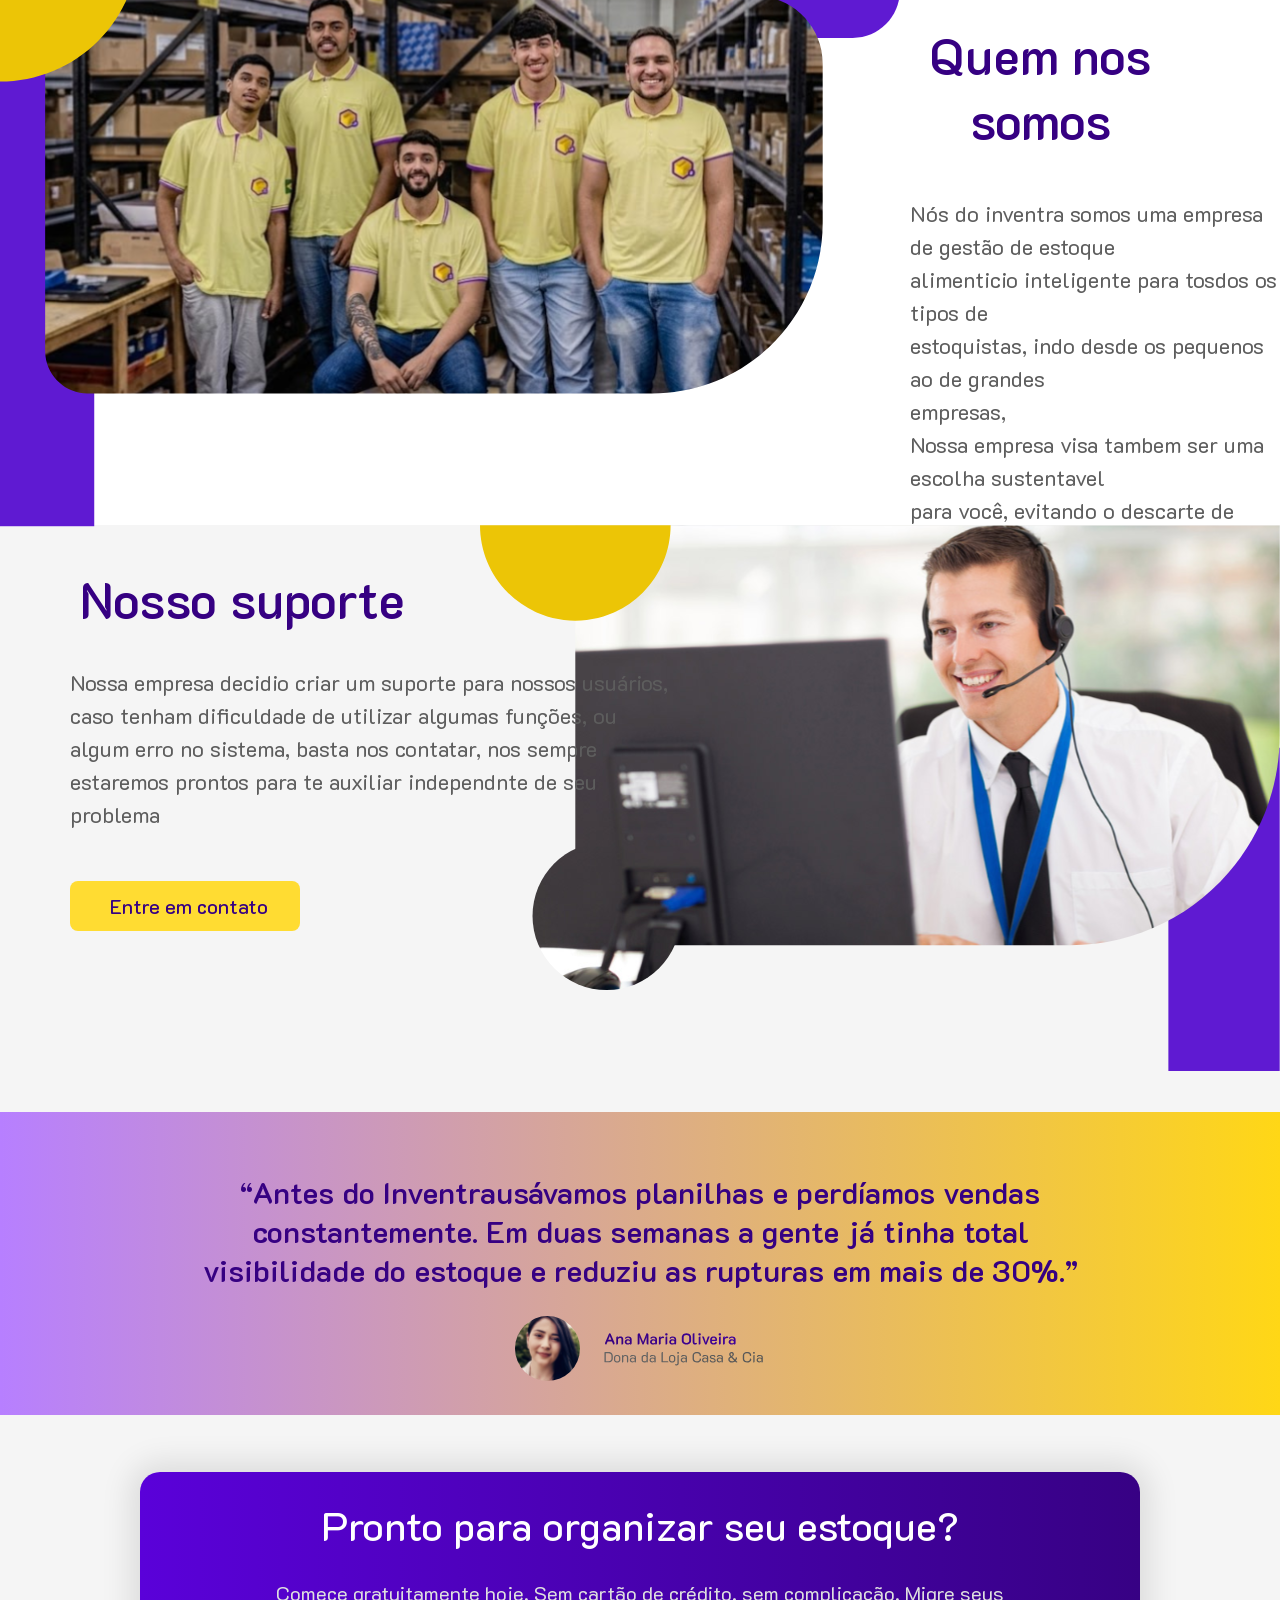
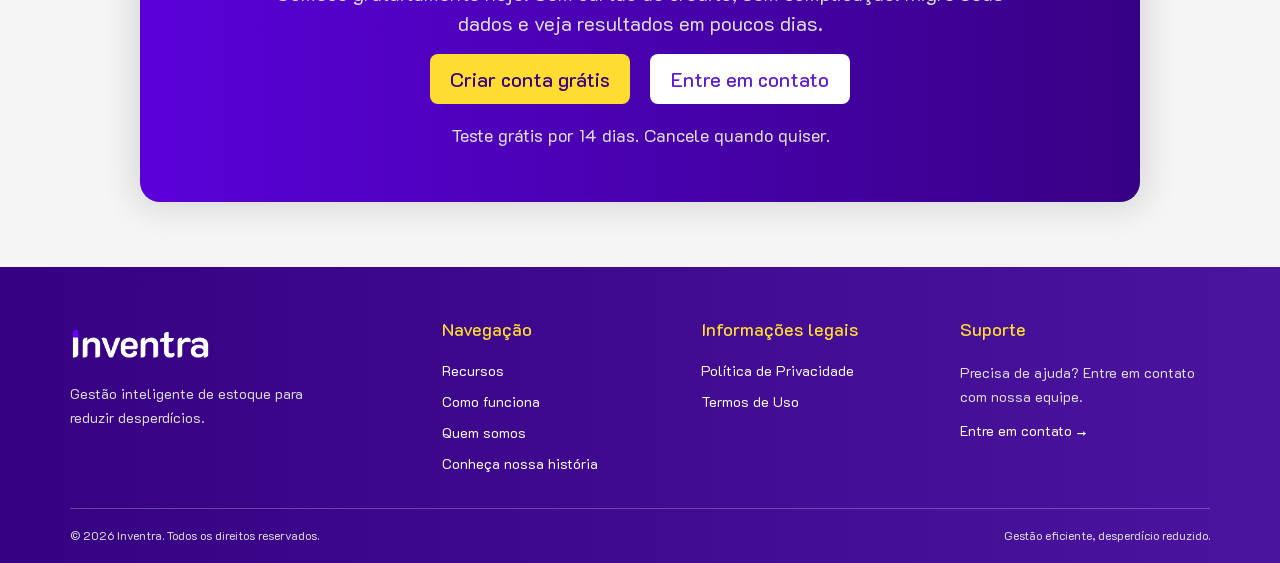
==== commit 39e5ac44: "adicionando footer" ====
--- a/landing_1.html
+++ b/landing_1.html
@@ -200,5 +200,42 @@
             </h3>
         </div>
     </div>
+
+    
+    <footer class="rodape">
+        <div class="rodapeConteudo">
+
+            <div class="rodapeLogo">
+                <img src="logotipoV2.png" alt="Logo Inventra">
+                <p>Gestão inteligente de estoque para reduzir desperdícios.</p>
+            </div>
+
+            <div class="rodapeColuna">
+                <h3>Navegação</h3>
+                <a href="#recursos">Recursos</a>
+                <a href="#como-funciona">Como funciona</a>
+                <a href="#quem-somos">Quem somos</a>
+                <a href="#nossa-historia">Conheça nossa história</a>
+            </div>
+
+            <div class="rodapeColuna">
+                <h3>Informações legais</h3>
+                <a href="privacidade.html">Política de Privacidade</a>
+                <a href="termos.html">Termos de Uso</a>
+            </div>
+
+            <div class="rodapeColuna">
+                <h3>Suporte</h3>
+                <p>Precisa de ajuda? Entre em contato com nossa equipe.</p>
+                <a href="#suporte">Entre em contato →</a>
+            </div>
+
+        </div>
+
+        <div class="rodapeInferior">
+            <p>© 2026 Inventra. Todos os direitos reservados.</p>
+            <p>Gestão eficiente, desperdício reduzido.</p>
+        </div>
+    </footer>
 </body>
 </html>
--- a/style1.css
+++ b/style1.css
@@ -698,4 +698,135 @@
     text-align: center;
     position: relative;
     z-index: 2;
+}
+
+
+.rodape {
+    width: 100%;
+    box-sizing: border-box;
+    padding: 50px 70px 20px;
+    background: linear-gradient(to right, #360182, #4A149F);
+    color: #FFFFFF;
+    font-family: 'K2D', sans-serif;
+}
+
+.rodapeConteudo {
+    display: flex;
+    justify-content: space-between;
+    align-items: flex-start;
+    gap: 40px;
+    max-width: 1300px;
+    margin: 0 auto;
+    padding-bottom: 35px;
+}
+
+.rodapeLogo {
+    max-width: 270px;
+}
+
+.rodapeLogo img {
+    width: 150px;
+    height: auto;
+    display: block;
+    margin-bottom: 15px;
+}
+
+.rodapeLogo p {
+    color: #DFDFDF;
+    font-size: 14px;
+    line-height: 1.7;
+    margin: 0;
+}
+
+.rodapeColuna {
+    display: flex;
+    flex-direction: column;
+    align-items: flex-start;
+    gap: 12px;
+    max-width: 250px;
+}
+
+.rodapeColuna h3 {
+    color: #FFDC32;
+    font-size: 18px;
+    font-weight: 500;
+    margin: 0 0 8px;
+}
+
+.rodapeColuna a {
+    color: #FFFFFF;
+    font-size: 14px;
+    text-decoration: none;
+    transition: color 0.2s;
+}
+
+.rodapeColuna a:hover {
+    color: #FFDC32;
+}
+
+.rodapeColuna p {
+    color: #DFDFDF;
+    font-size: 14px;
+    line-height: 1.7;
+    margin: 0;
+}
+
+.rodapeColuna .linkContato {
+    color: #FFDC32;
+    font-weight: 500;
+    margin-top: 5px;
+}
+
+.rodapeColuna .linkContato:hover {
+    text-decoration: underline;
+}
+
+.rodapeInferior {
+    max-width: 1300px;
+    margin: 0 auto;
+    padding-top: 18px;
+    border-top: 1px solid rgba(255, 255, 255, 0.25);
+    display: flex;
+    justify-content: space-between;
+    align-items: center;
+    gap: 15px;
+}
+
+.rodapeInferior p {
+    color: #DFDFDF;
+    font-size: 12px;
+    margin: 0;
+}
+
+@media (max-width: 900px) {
+    .rodape {
+        padding: 40px 30px 20px;
+    }
+
+    .rodapeConteudo {
+        flex-wrap: wrap;
+        gap: 35px;
+    }
+
+    .rodapeLogo,
+    .rodapeColuna {
+        flex: 1 1 200px;
+    }
+}
+
+@media (max-width: 500px) {
+    .rodape {
+        padding: 35px 22px 20px;
+    }
+
+    .rodapeConteudo {
+        flex-direction: column;
+        gap: 30px;
+    }
+
+    .rodapeInferior {
+        flex-direction: column;
+        align-items: flex-start;
+        gap: 10px;
+    }
 }
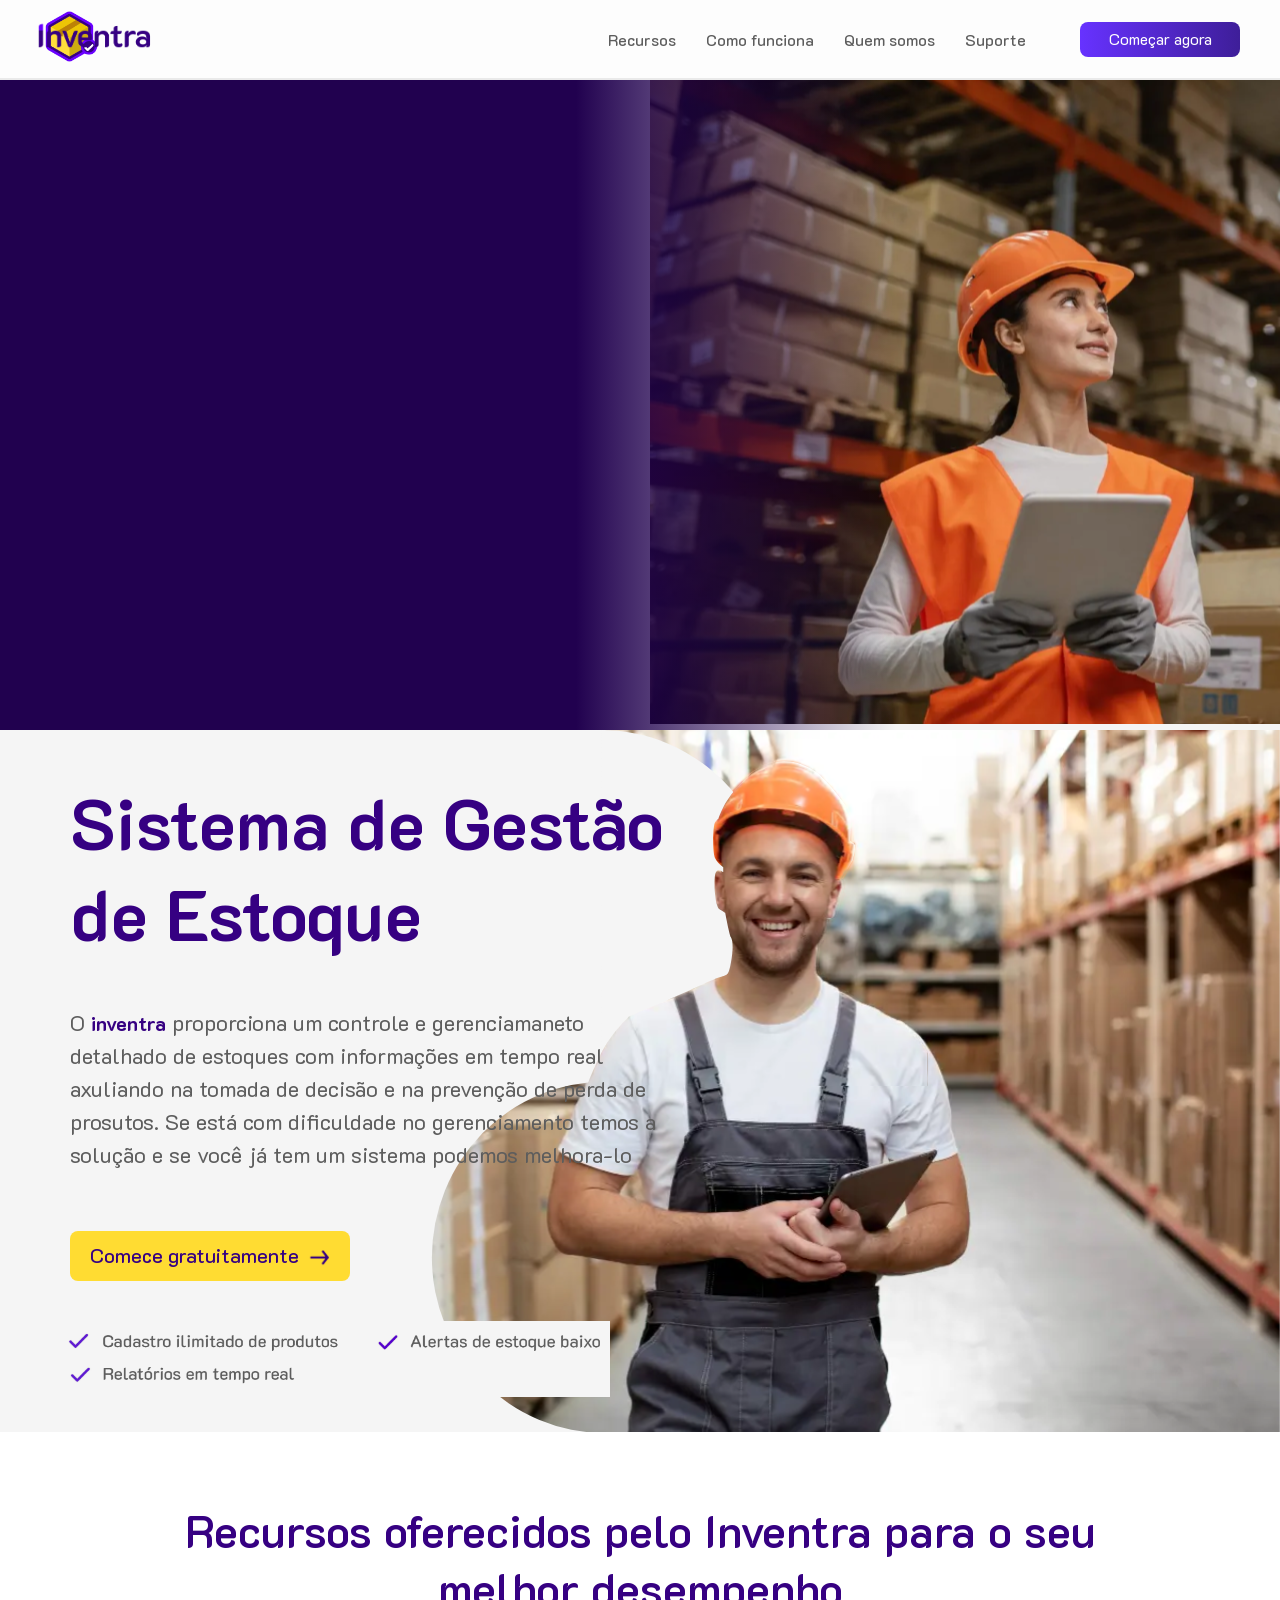
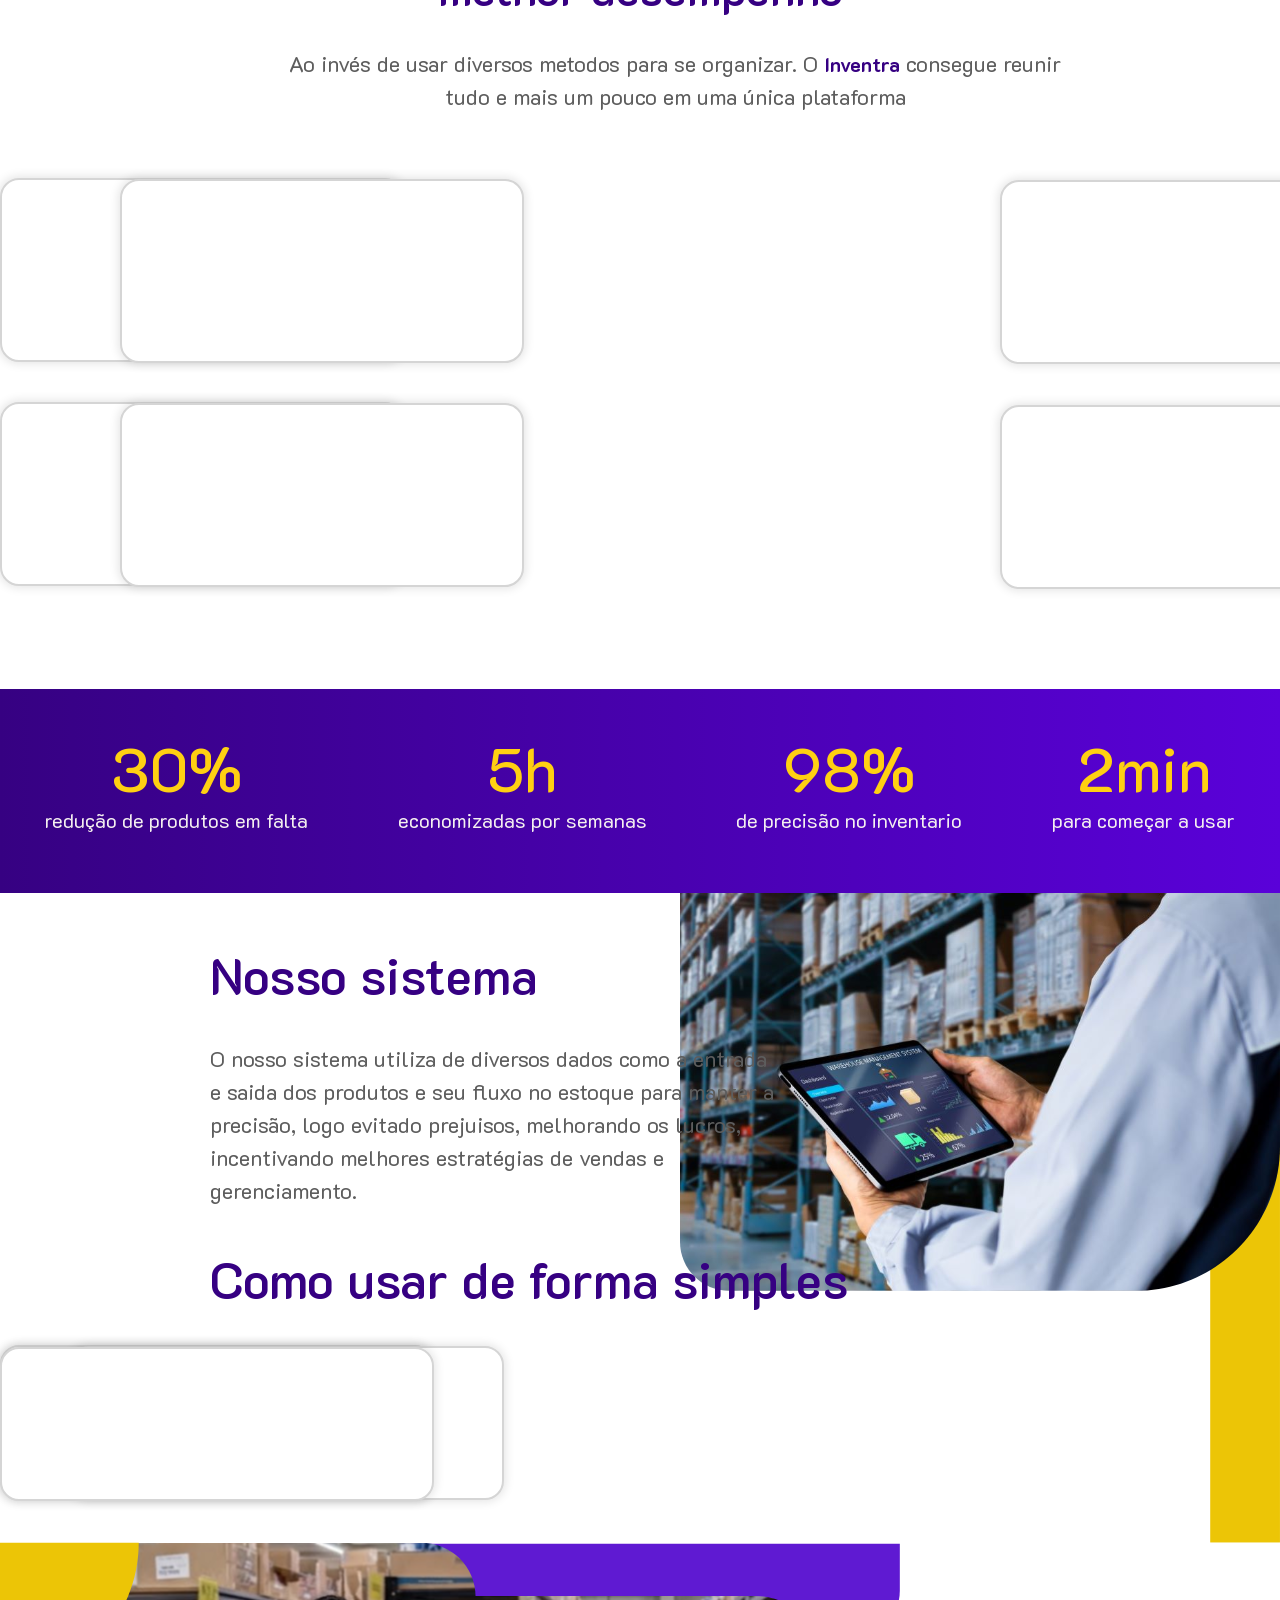
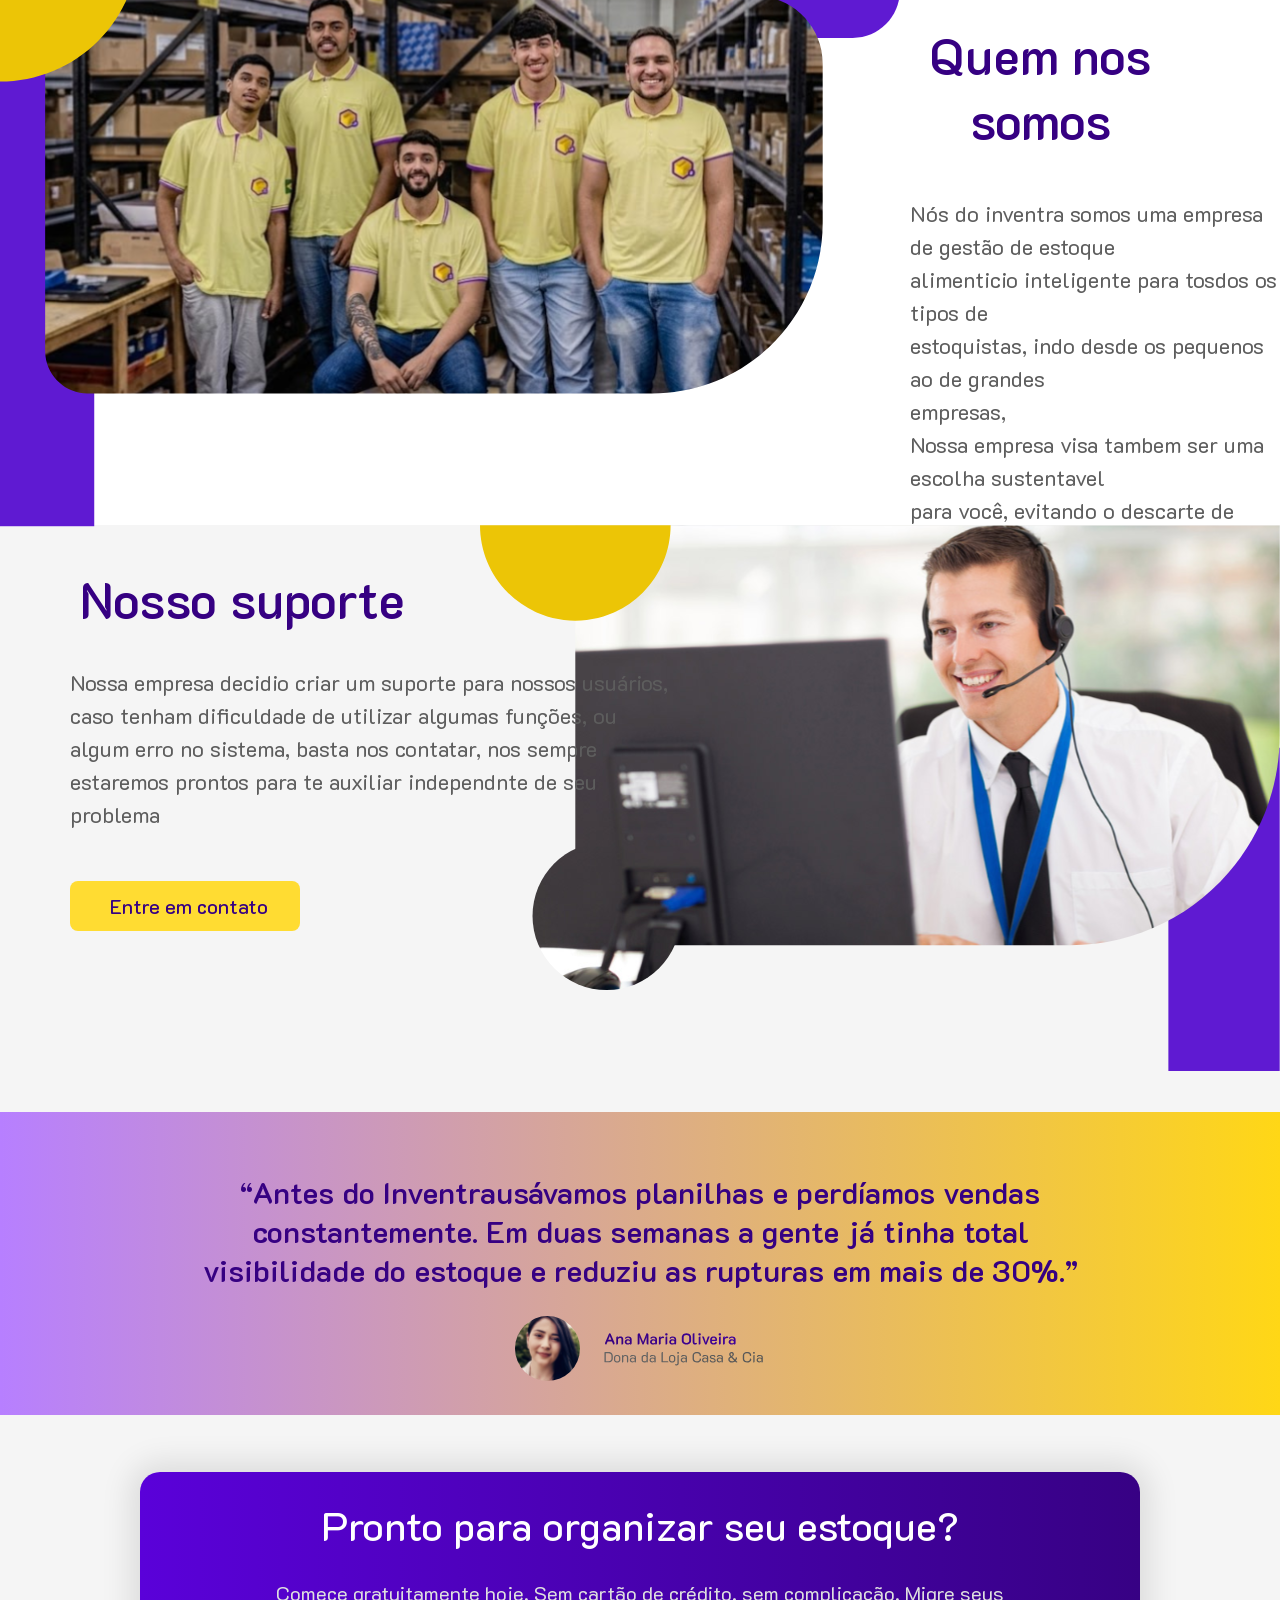
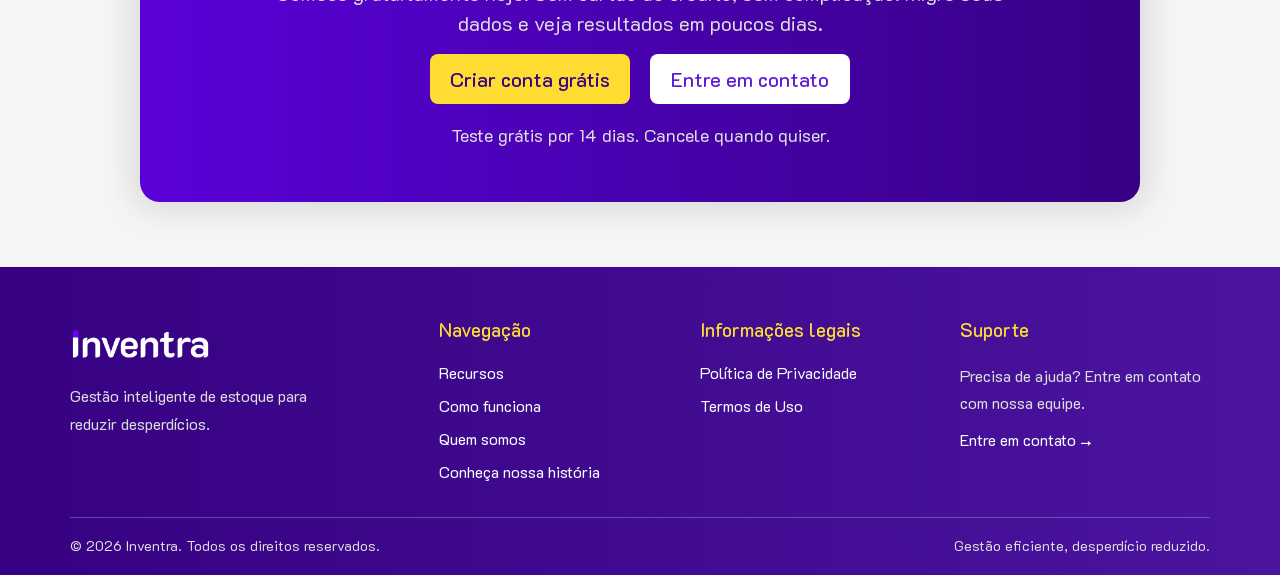
==== commit 62b43e1c: "Organizando as páginas" ====
--- a/landing_1.html
+++ b/landing_1.html
@@ -9,9 +9,8 @@
     <link rel="stylesheet" href="style1.css">
 
     <style>
-    @import url('https://fonts.googleapis.com/css2?family=K2D:ital,wght@0,100;0,200;0,300;0,400;0,500;0,600;0,700;0,800;1,100;1,200;1,300;1,400;1,500;1,600;1,700;1,800&display=swap');
+        @import url('https://fonts.googleapis.com/css2?family=K2D:ital,wght@0,100;0,200;0,300;0,400;0,500;0,600;0,700;0,800;1,100;1,200;1,300;1,400;1,500;1,600;1,700;1,800&display=swap');
     </style>
-
 </head>
 <body>
     <header>
@@ -43,7 +42,8 @@
 
     <div>
         <h1 class="titulo">Sistema de Gestão
-            <br> de Estoque</h1>
+            <br> de Estoque
+        </h1>
     </div>
 
     <div class="imagemBLoco1">
@@ -68,7 +68,8 @@
     <div class="bloco2"></div>
 
     <h1 class="texto2">Recursos oferecidos pelo Inventra para o seu <br>
-    melhor desempenho</h1>
+        melhor desempenho
+    </h1>
 
     <div>
         <h2 class="texto3">
@@ -77,15 +78,10 @@
     </div>
 
     <div class="retang1"></div>
-
     <div class="retang2"></div>
-
     <div class="retang3"></div>
-
     <div class="retang4"></div>
-
     <div class="retang5"></div>
-
     <div class="retang6"></div>
 
     <section class="BigNumbers">
@@ -127,28 +123,26 @@
     </h1>
 
     <div class="b1"></div>
-    
     <div class="b2"></div>
-
     <div class="b3"></div>
 
     <div class="bloco4">
         <img class="imagemGrupo" src="foto3.svg" alt="imagem do nosso grupo">
 
         <h1 class="texto7">
-        Quem nos somos
+            Quem nos somos
         </h1>
 
         <h2 class="texto8">
-        Nós do inventra somos uma empresa de gestão de estoque <br>
-        alimenticio inteligente para tosdos os tipos de <br>
-        estoquistas, indo desde os pequenos ao de grandes <br>
-        empresas, <br>
-        Nossa empresa visa tambem ser uma escolha sustentavel <br>
-        para você, evitando o descarte de alimentos auxiliando na <br>
-        previdencia da validade, tendo uma ligação direta com o <br>
-        ODS12 que foi uma de nossas inspirações para começar <br>
-        nossa empresa 
+            Nós do inventra somos uma empresa de gestão de estoque <br>
+            alimenticio inteligente para tosdos os tipos de <br>
+            estoquistas, indo desde os pequenos ao de grandes <br>
+            empresas, <br>
+            Nossa empresa visa tambem ser uma escolha sustentavel <br>
+            para você, evitando o descarte de alimentos auxiliando na <br>
+            previdencia da validade, tendo uma ligação direta com o <br>
+            ODS12 que foi uma de nossas inspirações para começar <br>
+            nossa empresa
         </h2>
     </div>
 
@@ -158,7 +152,7 @@
         <h1 class="texto9">
             Nosso suporte
         </h1>
-        
+
         <h2 class="texto10">
             Nossa empresa decidio criar um suporte para nossos usuários, <br>
             caso tenham dificuldade de utilizar algumas funções, ou <br>
@@ -187,11 +181,11 @@
             <h1 class="cardTit">Pronto para organizar seu estoque?</h1>
 
             <h2 class="cardSubt">Comece gratuitamente hoje. Sem cartão de crédito, sem complicação. Migre seus <br>
-                dados e veja resultados em poucos dias.</h2>
+                dados e veja resultados em poucos dias.
+            </h2>
 
             <div class="Botoes">
                 <button class="cardBot1">Criar conta grátis</button>
-            
                 <button class="cardBot2">Entre em contato</button>
             </div>
 
@@ -201,10 +195,8 @@
         </div>
     </div>
 
-    
     <footer class="rodape">
         <div class="rodapeConteudo">
-
             <div class="rodapeLogo">
                 <img src="logotipoV2.png" alt="Logo Inventra">
                 <p>Gestão inteligente de estoque para reduzir desperdícios.</p>
@@ -229,7 +221,6 @@
                 <p>Precisa de ajuda? Entre em contato com nossa equipe.</p>
                 <a href="#suporte">Entre em contato →</a>
             </div>
-
         </div>
 
         <div class="rodapeInferior">
@@ -238,4 +229,4 @@
         </div>
     </footer>
 </body>
-</html>+</html>
--- a/style1.css
+++ b/style1.css
@@ -2,162 +2,133 @@
     margin: 0;
     padding-top: 80px;
     background-color: #F5F5F5;
-
     overflow-x: hidden;
 }
 
-/* HEADER */
 header {
     position: fixed;
     top: 0;
     left: 0;
-
+    z-index: 1000;
+    display: flex;
+    justify-content: space-between;
+    align-items: center;
     width: 100%;
     height: 80px;
     box-sizing: border-box;
-
-    display: flex;
-    align-items: center;
-    justify-content: space-between;
-
     padding: 0 40px;
-
     background-color: #FDFDFD;
     border-bottom: 2px solid #eaeaea;
-    z-index: 1000;
-}
-
-/* LOGO */
+}
+
 .imagotipo img {
     width: 60px;
     height: auto;
 }
 
-/* NOME DA LOGO */
 .logotipo img {
     width: 120px;
     height: auto;
     margin-left: -120px;
 }
 
-/* MENU */
 .menu {
     display: flex;
     align-items: center;
     gap: 30px;
-
     margin-left: 400px;
 }
 
 .menu a {
-    white-space: nowrap;
-
-    font-size: 17px;
-    font-weight: 500;
-    font-family: 'K2D', sans-serif;
-
+    font-family: "K2D", sans-serif;
+    font-size: 16px;
+    font-weight: 500;
     color: #5D5D5D;
     text-decoration: none;
-
-}
-
-/* BOTÃO DO HEADER */
+    white-space: nowrap;
+}
+
 .botHeader {
+    width: 160px;
+    height: 35px;
+    padding-bottom: 3px;
+    background: linear-gradient(to right, #6732FF, #3E1E99);
     border: none;
     border-radius: 8px;
-
-    background: linear-gradient(to right, #6732FF, #3E1E99);
+    font-family: "K2D", sans-serif;
+    font-size: 16px;
     color: white;
-
-    width: 180px;
-    height: 40px;
-
-    font-size: 17px;
-    font-family: 'K2D', sans-serif;
-}
-
-.foto1 img{
+}
+
+.foto1 img {
+    position: absolute;
     width: 950px;
     height: auto;
+    margin-top: -74px;
+    margin-left: 650px;
+}
+
+.bloco1 {
+    position: relative;
+    width: 100%;
+    height: 650px;
+    background: linear-gradient(to right, #21014F 45%, transparent 70%);
+}
+
+.imagemBLoco1 img {
     position: absolute;
-
-    margin-left: 650px;
-    margin-top: -74px;
-    
-}
-
-
-/* PRIMEIRO BLOCO */
-.bloco1 {
-    width: 100%;
-    height: 650px;
-    position: relative;
-
-    background: linear-gradient(to right, #21014F 45%, transparent 70%);
-}
-
-.imagemBLoco1 img {
+    right: 0;
+    z-index: -1;
     width: 1300px;
     height: auto;
-    position: absolute;
-    z-index: -1;
-
-    right: 0;
     margin-top: -276px;
-
-    
 }
 
 .titulo {
-    font-family: 'K2D', sans-serif;
+    margin-left: 70px;
+    font-family: "K2D", sans-serif;
     font-size: 70px;
     color: #360082;
-
+}
+
+.texto1 {
     margin-left: 70px;
-}
-
-.texto1 {
-    font-family: 'K2D', sans-serif;
-    font-size: 20px;
-    color: #5D5D5D;
+    font-family: "K2D", sans-serif;
+    font-size: px;
     font-size: 22px;
     font-weight: 400;
     line-height: 1.5;
-
-    margin-left: 70px;
+    color: #5D5D5D;
 }
 
 .inventraTexto {
-    font-family: 'K2D', sans-serif;
+    font-family: "K2D", sans-serif;
     font-size: 70px;
-    color: #360082;
     font-size: 20px;
     font-weight: 400;
+    font-weight: bold;
     line-height: 1.5;
-
-    font-weight: bold;
-
+    color: #360082;
 }
 
 .comeceGratuitamente {
-    font-family: 'K2D', sans-serif;
-    display: flex;
-    white-space: nowrap;
-    align-items: center;
-    border: none;
+    display: flex;
+    align-items: center;
     width: 280px;
     height: 50px;
-    font-weight: 500;
-    border-radius: 8px;
-    font-size: 20px;
-    background-color: #FFDC32;
-    color: #360082;
-
     margin-top: 60px;
     margin-left: 70px;
     padding-right: 40px;
     padding-bottom: 2px;
     padding-left: 20px;
+    background-color: #FFDC32;
+    border: none;
+    border-radius: 8px;
+    font-family: "K2D", sans-serif;
+    font-size: 20px;
+    font-weight: 500;
+    color: #360082;
+    white-space: nowrap;
 }
 
 .comeceGratuitamente img {
@@ -173,173 +144,143 @@
 }
 
 .bloco2 {
-    width: 100%;
-    height: 1900px;
-    background-color: #FFFFFF;
     position: absolute;
     z-index: 1;
-
+    width: 100%;
+    height: 1900px;
     margin-top: 31px;
+    background-color: #FFFFFF;
 }
 
 .texto2 {
-    font-family: 'K2D', sans-serif;
-    color: #360082;
+    position: relative;
+    z-index: 2;
+    margin-top: 100px;
+    font-family: "K2D", sans-serif;
     font-size: 45px;
     font-weight: 600;
-    position: relative;
-    z-index: 2;
-
-    margin-top: 100px;
+    color: #360082;
     text-align: center;
 }
 
 .texto3 {
-    font-family: 'K2D', sans-serif;
+    position: relative;
+    z-index: 2;
+    margin-left: 70px;
+    font-family: "K2D", sans-serif;
     font-size: 20px;
-    color: #5D5D5D;
     font-size: 22px;
     font-weight: 400;
     line-height: 1.5;
-
-    margin-left: 70px;
+    color: #5D5D5D;
     text-align: center;
-
-    position: relative;
-    z-index: 2;
 }
 
 .retang1 {
+    position: relative;
+    z-index: 2;
+    display: flex;
+    justify-self: center;
+    align-content: center;
     width: 400px;
     height: 180px;
-    background-color: #ffffff;
+    margin-top: 65px;
+    background-color: #ffffff;
+    border: 2px solid #D5D5D5;
+    border-radius: 19px;
+    box-shadow: 0px 0px 10px 2px rgba(0, 0, 0, 0.1);
+}
+
+.retang2 {
+    position: relative;
+    z-index: 2;
     display: flex;
     justify-self: center;
-
-    align-content: center;
-    position: relative;
-    z-index: 2;
-
-    border-radius: 19px;
-    border: 2px solid #D5D5D5;
-    box-shadow: 0px 0px 10px 2px rgba(0, 0, 0, 0.1);
-
-    margin-top: 65px;
-}
-
-.retang2 {
+    align-content: center;
     width: 400px;
     height: 180px;
-    background-color: #ffffff;
-    display: flex;
-    justify-self: center;
-
-    align-content: center;
-    position: relative;
-    z-index: 2;
-
-    border-radius: 19px;
-    border: 2px solid #D5D5D5;
-    box-shadow: 0px 0px 10px 2px rgba(0, 0, 0, 0.1);
-
     margin-top: 40px;
+    background-color: #ffffff;
+    border: 2px solid #D5D5D5;
+    border-radius: 19px;
+    box-shadow: 0px 0px 10px 2px rgba(0, 0, 0, 0.1);
 }
 
 .retang3 {
+    position: relative;
+    z-index: 2;
+    display: flex;
+    justify-self: left;
+    align-content: center;
     width: 400px;
     height: 180px;
-    background-color: #ffffff;
-    display: flex;
-    justify-self: left;
-
-    align-content: center;
-    position: relative;
-    z-index: 2;
-
-    border-radius: 19px;
-    border: 2px solid #D5D5D5;
-    box-shadow: 0px 0px 10px 2px rgba(0, 0, 0, 0.1);
-
     margin-top: -407px;
     margin-left: 120px;
-
+    background-color: #ffffff;
+    border: 2px solid #D5D5D5;
+    border-radius: 19px;
+    box-shadow: 0px 0px 10px 2px rgba(0, 0, 0, 0.1);
 }
 
 .retang4 {
+    position: relative;
+    z-index: 2;
+    display: flex;
+    justify-self: left;
+    align-content: center;
     width: 400px;
     height: 180px;
-    background-color: #ffffff;
-    display: flex;
-    justify-self: left;
-
-    align-content: center;
-    position: relative;
-    z-index: 2;
-
-    border-radius: 19px;
-    border: 2px solid #D5D5D5;
-    box-shadow: 0px 0px 10px 2px rgba(0, 0, 0, 0.1);
-
     margin-top: 40px;
     margin-left: 120px;
-
+    background-color: #ffffff;
+    border: 2px solid #D5D5D5;
+    border-radius: 19px;
+    box-shadow: 0px 0px 10px 2px rgba(0, 0, 0, 0.1);
 }
 
 .retang5 {
+    position: relative;
+    z-index: 2;
+    display: flex;
+    justify-self: left;
+    align-content: center;
     width: 400px;
     height: 180px;
-    background-color: #ffffff;
-    display: flex;
-    justify-self: left;
-
-    align-content: center;
-    position: relative;
-    z-index: 2;
-
-    border-radius: 19px;
-    border: 2px solid #D5D5D5;
-    box-shadow: 0px 0px 10px 2px rgba(0, 0, 0, 0.1);
-
     margin-top: -407px;
     margin-left: 1000px;
-
+    background-color: #ffffff;
+    border: 2px solid #D5D5D5;
+    border-radius: 19px;
+    box-shadow: 0px 0px 10px 2px rgba(0, 0, 0, 0.1);
 }
 
 .retang6 {
+    position: relative;
+    z-index: 2;
+    display: flex;
+    justify-self: left;
+    align-content: center;
     width: 400px;
     height: 180px;
-    background-color: #ffffff;
-    display: flex;
-    justify-self: left;
-
-    align-content: center;
-    position: relative;
-    z-index: 2;
-
-    border-radius: 19px;
-    border: 2px solid #D5D5D5;
-    box-shadow: 0px 0px 10px 2px rgba(0, 0, 0, 0.1);
-
     margin-top: 41px;
     margin-left: 1000px;
-}
-
-
+    background-color: #ffffff;
+    border: 2px solid #D5D5D5;
+    border-radius: 19px;
+    box-shadow: 0px 0px 10px 2px rgba(0, 0, 0, 0.1);
+}
 
 .BigNumbers {
-    width: 100%;
+    position: relative;
+    z-index: 2;
     display: flex;
     justify-content: space-around;
     align-items: center;
-    position: relative;
     gap: 0px;
-
+    width: 100%;
+    margin-top: 100px;
+    padding: 40px 0;
     background: linear-gradient(to right, #360182, #5A01D9);
-
-    padding: 40px 0;
-    margin-top: 100px;
-
-    z-index: 2;
 }
 
 .number {
@@ -347,314 +288,279 @@
 }
 
 .number span {
-    font-family: 'K2D', sans-serif;
+    font-family: "K2D", sans-serif;
     font-size: 60px;
     font-weight: 500;
-    color: #FFD012
+    color: #FFD012;
 }
 
 .number p {
-    font-family: 'K2D', sans-serif;
+    margin-top: 0px;
+    font-family: "K2D", sans-serif;
     font-size: 20px;
     color: #F5F0F0;
-
-    margin-top: 0px;
 }
 
 .imagem4 {
+    position: absolute;
+    right: 0;
+    z-index: 2;
     width: 600px;
     height: auto;
-    position: absolute;
-    z-index: 2;
-
-    right: 0;
 }
 
 .texto4 {
-    font-family: 'K2D', sans-serif;
-    color: #360082;
+    position: relative;
+    z-index: 2;
+    margin-top: 50px;
+    margin-left: 210px;
+    font-family: "K2D", sans-serif;
     font-size: 50px;
     font-weight: 600;
-    position: relative;
-    z-index: 2;
-
-    margin-top: 50px;
+    color: #360082;
+}
+
+.texto5 {
+    position: relative;
+    z-index: 2;
     margin-left: 210px;
-
-}
-
-.texto5 {
-    font-family: 'K2D', sans-serif;
-    color: #5D5D5D;
+    font-family: "K2D", sans-serif;
     font-size: 22px;
     font-weight: 400;
     line-height: 1.5;
-    position: relative;
-    z-index: 2;
-
+    color: #5D5D5D;
+}
+
+.texto6 {
+    position: relative;
+    z-index: 2;
+    margin-top: 40px;
     margin-left: 210px;
-}
-
-.texto6 {
-    font-family: 'K2D', sans-serif;
-    color: #360082;
+    font-family: "K2D", sans-serif;
     font-size: 50px;
     font-weight: 600;
-    position: relative;
-    z-index: 2;
-
-    margin-top: 40px;
-    margin-left: 210px;
+    color: #360082;
 }
 
 .b1 {
+    position: relative;
+    z-index: 2;
+    display: flex;
+    justify-self: center;
+    align-content: center;
     width: 430px;
     height: 150px;
-    background-color: #ffffff;
-    display: flex;
-    justify-self: center;
-
-    align-content: center;
-    position: relative;
-    z-index: 2;
-
-    border-radius: 19px;
-    border: 2px solid #D5D5D5;
-    box-shadow: 0px 0px 10px 2px rgba(0, 0, 0, 0.1);
-
     margin-top: px;
+    background-color: #ffffff;
+    border: 2px solid #D5D5D5;
+    border-radius: 19px;
+    box-shadow: 0px 0px 10px 2px rgba(0, 0, 0, 0.1);
 }
 
 .b2 {
+    position: relative;
+    z-index: 2;
+    display: flex;
+    justify-self: left;
+    align-content: center;
     width: 430px;
     height: 150px;
-    background-color: #ffffff;
-    display: flex;
-    justify-self: left;
-
-    align-content: center;
-    position: relative;
-    z-index: 2;
-
-    border-radius: 19px;
-    border: 2px solid #D5D5D5;
-    box-shadow: 0px 0px 10px 2px rgba(0, 0, 0, 0.1);
-
     margin-top: -153px;
     margin-left: 70px;
-}
-
-.b3 {   
+    background-color: #ffffff;
+    border: 2px solid #D5D5D5;
+    border-radius: 19px;
+    box-shadow: 0px 0px 10px 2px rgba(0, 0, 0, 0.1);
+}
+
+.b3 {
+    position: relative;
+    z-index: 2;
+    display: flex;
+    justify-self: right;
+    align-content: center;
     width: 430px;
     height: 150px;
-    background-color: #ffffff;
-    display: flex;
-    justify-self: right;
-
-    align-content: center;
-    position: relative;
-    z-index: 2;
-
-    border-radius: 19px;
-    border: 2px solid #D5D5D5;
-    box-shadow: 0px 0px 10px 2px rgba(0, 0, 0, 0.1);
-
     margin-top: -153px;
     margin-right: 70px;
+    background-color: #ffffff;
+    border: 2px solid #D5D5D5;
+    border-radius: 19px;
+    box-shadow: 0px 0px 10px 2px rgba(0, 0, 0, 0.1);
 }
 
 .bloco4 {
+    position: relative;
+    z-index: 1;
     width: 100%;
     height: 582px;
-    position: relative;
     margin-top: 42px;
-
-    background-color: #ffffff;
-    z-index: 1;
+    background-color: #ffffff;
 }
 
 .imagemGrupo {
+    position: absolute;
+    left: 0;
+    z-index: 2;
+    display: block;
     width: 900px;
     height: auto;
-    display: block;
     margin-top: -139.7px;
-    left: 0;
-
-    position: absolute;
-    z-index: 2;
 }
 
 .texto7 {
-    font-family: 'K2D', sans-serif;
-    color: #360082;
+    position: relative;
+    z-index: 2;
+    margin-left: 800px;
+    padding: 80px;
+    font-family: "K2D", sans-serif;
     font-size: 50px;
     font-weight: 600;
-    position: relative;
+    color: #360082;
     text-align: center;
-    z-index: 2;
-
-    padding: 80px;
-    margin-left: 800px;
 }
 
 .texto8 {
-    font-family: 'K2D', sans-serif;
-    color: #5D5D5D;
+    position: relative;
+    z-index: 2;
+    margin-top: -70px;
+    margin-left: 910px;
+    font-family: "K2D", sans-serif;
     font-size: 22px;
     font-weight: 400;
     line-height: 1.5;
-    position: relative;
-    z-index: 2;
-
-    margin-left: 910px;
-    margin-top: -70px;
+    color: #5D5D5D;
 }
 
 .bloco5 {
+    position: relative;
+    z-index: 1;
     width: 100%;
     height: 503px;
-    position: relative;
     margin-top: 42px;
-
     background-color: #F5F5F5;
-    z-index: 1;
 }
 
 .imagem5 {
+    position: absolute;
+    right: 0;
     width: 800px;
     height: auto;
-    
-    right: 0;
     margin-top: -137px;
-
-    position: absolute;
 }
 
 .texto9 {
-    font-family: 'K2D', sans-serif;
-    color: #360082;
+    position: relative;
+    left: 0;
+    z-index: 2;
+    padding-left: 80px;
+    font-family: "K2D", sans-serif;
     font-size: 50px;
     font-weight: 600;
-    position: relative;
-    z-index: 2;
-
-    padding-left: 80px;
-    left: 0;
+    color: #360082;
 }
 
 .texto10 {
-    font-family: 'K2D', sans-serif;
-    color: #5D5D5D;
+    position: relative;
+    z-index: 2;
+    margin-left: 70px;
+    font-family: "K2D", sans-serif;
     font-size: 22px;
     font-weight: 400;
     line-height: 1.5;
-    position: relative;
-    z-index: 2;
-
-    margin-left: 70px;
+    color: #5D5D5D;
 }
 
 .entreEmContato {
-    font-family: 'K2D', sans-serif;
-    display: flex;
-    white-space: nowrap;
-    align-items: center;
-    border: none;
+    z-index: 1;
+    display: flex;
+    align-items: center;
     width: 230px;
     height: 50px;
-    font-weight: 500;
+    margin-top: 50px;
+    margin-left: 70px;
+    padding: 20px 40px;
+    background-color: #FFDC32;
+    border: none;
     border-radius: 8px;
+    font-family: "K2D", sans-serif;
     font-size: 20px;
-    background-color: #FFDC32;
-    color: #360082;
-
+    font-weight: 500;
+    color: #360082;
+    white-space: nowrap;
+}
+
+.bloco6 {
+    position: relative;
     z-index: 1;
-
-    margin-left: 70px;
-    margin-top: 50px;
-    padding: 20px 40px;
-}
-
-.bloco6 {
+    display: flex;
+    justify-content: center;
+    align-items: center;
     width: 100%;
     height: 303px;
-    position: relative;
     margin-top: 42px;
-    display: flex;
-    justify-content: center;
-    align-items: center;
-
     background: linear-gradient(to right, #B77FFF, #FFD716);
-    z-index: 1;
 }
 
 .texto11 {
-    font-family: 'K2D', sans-serif;
-    color: #360082;
+    position: relative;
+    z-index: 2;
+    margin-top: -45px;
+    font-family: "K2D", sans-serif;
     font-size: 30px;
     font-weight: 600;
-    position: relative;
+    color: #360082;
     text-align: center;
-    z-index: 2;
-
-    margin-top: -45px;
 }
 
 .imagem6 {
+    position: absolute;
+    z-index: 2;
     width: 250px;
     height: auto;
-
     margin-top: 170px;
-
-    position: absolute;
-    z-index: 2;
 }
 
 .bloco7 {
+    position: relative;
+    z-index: 1;
+    display: flex;
+    justify-content: center;
+    align-items: center;
     width: 100%;
     height: 410px;
-    position: relative;
     margin-top: 42px;
-    display: flex;
-    justify-content: center;
-    align-items: center;
-
-    z-index: 1;
 }
 
 .card1 {
     width: 1000px;
     height: 330px;
+    margin-bottom: 50px;
     background: linear-gradient(to left, #370184, #5A01D9);
-
-    margin-bottom: 50px;
-
     border-radius: 20px;
-
     box-shadow: 0px 0px 30px 10px rgba(0, 0, 0, 0.1);
 }
 
 .cardTit {
-    font-family: 'K2D', sans-serif;
+    position: relative;
+    z-index: 2;
+    font-family: "K2D", sans-serif;
+    font-size: 40px;
+    font-weight: 500;
     color: #ffffff;
-    font-size: 40px;
-    font-weight: 500;
-    position: relative;
     text-align: center;
-    z-index: 2;
 }
 
 .cardSubt {
-    font-family: 'K2D', sans-serif;
-    color: #DFDFDF;
+    position: relative;
+    z-index: 2;
+    font-family: "K2D", sans-serif;
     font-size: 20px;
     font-weight: 400;
     line-height: 1.5;
+    color: #DFDFDF;
     text-align: center;
-    position: relative;
-    z-index: 2;
-}
-
+}
 
 .Botoes {
     display: flex;
@@ -664,50 +570,49 @@
 }
 
 .cardBot1 {
-    font-family: 'K2D', sans-serif;
-    align-items: center;
-    border: none;
+    align-items: center;
     width: 200px;
     height: 50px;
-    font-weight: 500;
+    background-color: #FFDC32;
+    border: none;
     border-radius: 8px;
+    font-family: "K2D", sans-serif;
     font-size: 20px;
-    background-color: #FFDC32;
+    font-weight: 500;
     color: #360082;
 }
 
 .cardBot2 {
-    font-family: 'K2D', sans-serif;
-    align-items: center;
-    border: none;
+    align-items: center;
     width: 200px;
     height: 50px;
-    font-weight: 500;
+    background-color: #ffffff;
+    border: none;
     border-radius: 8px;
+    font-family: "K2D", sans-serif;
     font-size: 20px;
-    background-color: #ffffff;
+    font-weight: 500;
     color: #5F1AD2;
 }
 
 .cardSub2 {
-    font-family: 'K2D', sans-serif;
-    color: #DFDFDF;
+    position: relative;
+    z-index: 2;
+    font-family: "K2D", sans-serif;
     font-size: 18px;
     font-weight: 400;
     line-height: 1.5;
+    color: #DFDFDF;
     text-align: center;
-    position: relative;
-    z-index: 2;
-}
-
+}
 
 .rodape {
     width: 100%;
     box-sizing: border-box;
     padding: 50px 70px 20px;
     background: linear-gradient(to right, #360182, #4A149F);
+    font-family: "K2D", sans-serif;
     color: #FFFFFF;
-    font-family: 'K2D', sans-serif;
 }
 
 .rodapeConteudo {
@@ -725,17 +630,17 @@
 }
 
 .rodapeLogo img {
+    display: block;
     width: 150px;
     height: auto;
-    display: block;
     margin-bottom: 15px;
 }
 
 .rodapeLogo p {
+    margin: 0;
+    font-size: 16px;
+    line-height: 1.7;
     color: #DFDFDF;
-    font-size: 14px;
-    line-height: 1.7;
-    margin: 0;
 }
 
 .rodapeColuna {
@@ -747,15 +652,15 @@
 }
 
 .rodapeColuna h3 {
+    margin: 0 0 8px;
+    font-size: 19px;
+    font-weight: 500;
     color: #FFDC32;
-    font-size: 18px;
-    font-weight: 500;
-    margin: 0 0 8px;
 }
 
 .rodapeColuna a {
+    font-size: 16px;
     color: #FFFFFF;
-    font-size: 14px;
     text-decoration: none;
     transition: color 0.2s;
 }
@@ -765,16 +670,16 @@
 }
 
 .rodapeColuna p {
+    margin: 0;
+    font-size: 16px;
+    line-height: 1.7;
     color: #DFDFDF;
-    font-size: 14px;
-    line-height: 1.7;
-    margin: 0;
 }
 
 .rodapeColuna .linkContato {
+    margin-top: 5px;
+    font-weight: 500;
     color: #FFDC32;
-    font-weight: 500;
-    margin-top: 5px;
 }
 
 .rodapeColuna .linkContato:hover {
@@ -782,51 +687,56 @@
 }
 
 .rodapeInferior {
+    display: flex;
+    justify-content: space-between;
+    align-items: center;
+    gap: 15px;
     max-width: 1300px;
     margin: 0 auto;
     padding-top: 18px;
     border-top: 1px solid rgba(255, 255, 255, 0.25);
-    display: flex;
-    justify-content: space-between;
-    align-items: center;
-    gap: 15px;
 }
 
 .rodapeInferior p {
+    margin: 0;
+    font-size: 14px;
     color: #DFDFDF;
-    font-size: 12px;
-    margin: 0;
 }
 
 @media (max-width: 900px) {
-    .rodape {
-        padding: 40px 30px 20px;
-    }
-
-    .rodapeConteudo {
-        flex-wrap: wrap;
-        gap: 35px;
-    }
+
+.rodape {
+    padding: 40px 30px 20px;
+}
+
+.rodapeConteudo {
+    flex-wrap: wrap;
+    gap: 35px;
+}
 
     .rodapeLogo,
-    .rodapeColuna {
-        flex: 1 1 200px;
-    }
+
+.rodapeColuna {
+    flex: 1 1 200px;
+}
+
 }
 
 @media (max-width: 500px) {
-    .rodape {
-        padding: 35px 22px 20px;
-    }
-
-    .rodapeConteudo {
-        flex-direction: column;
-        gap: 30px;
-    }
-
-    .rodapeInferior {
-        flex-direction: column;
-        align-items: flex-start;
-        gap: 10px;
-    }
-}+
+.rodape {
+    padding: 35px 22px 20px;
+}
+
+.rodapeConteudo {
+    flex-direction: column;
+    gap: 30px;
+}
+
+.rodapeInferior {
+    flex-direction: column;
+    align-items: flex-start;
+    gap: 10px;
+}
+
+}
